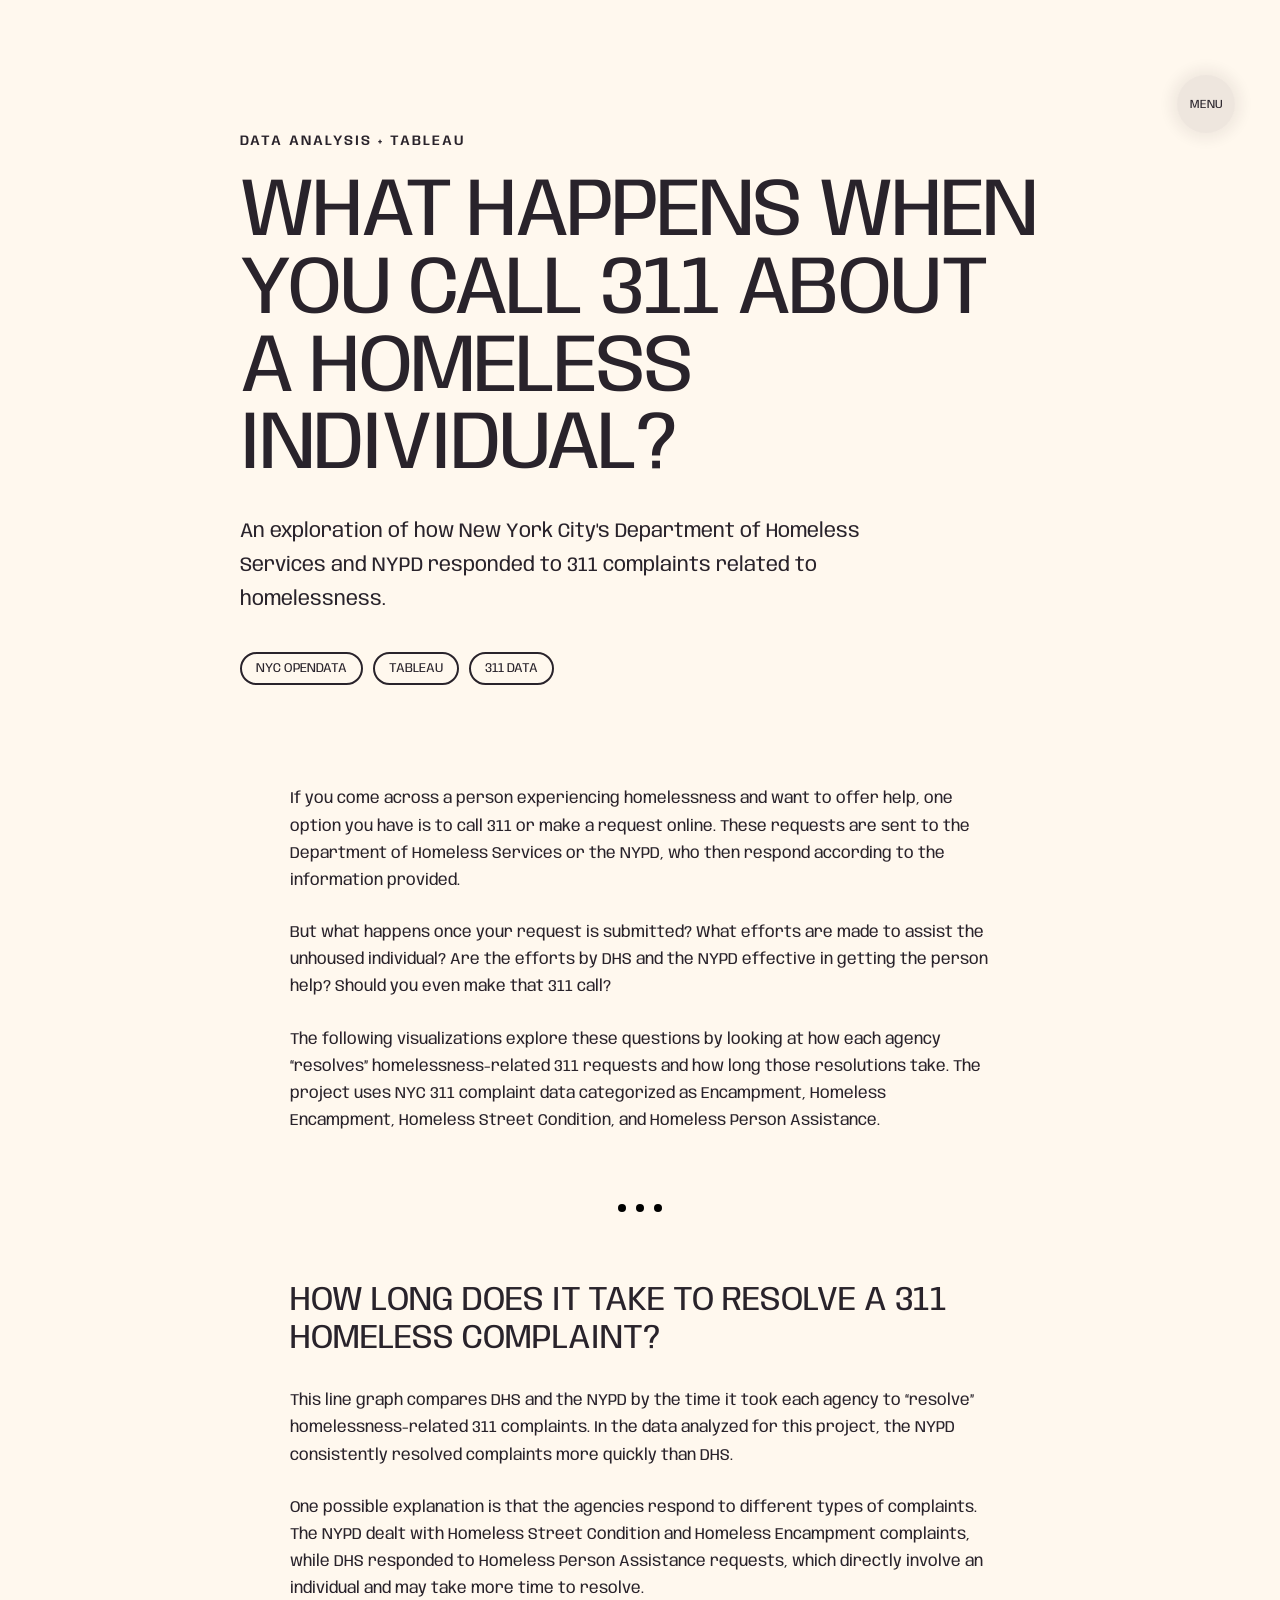
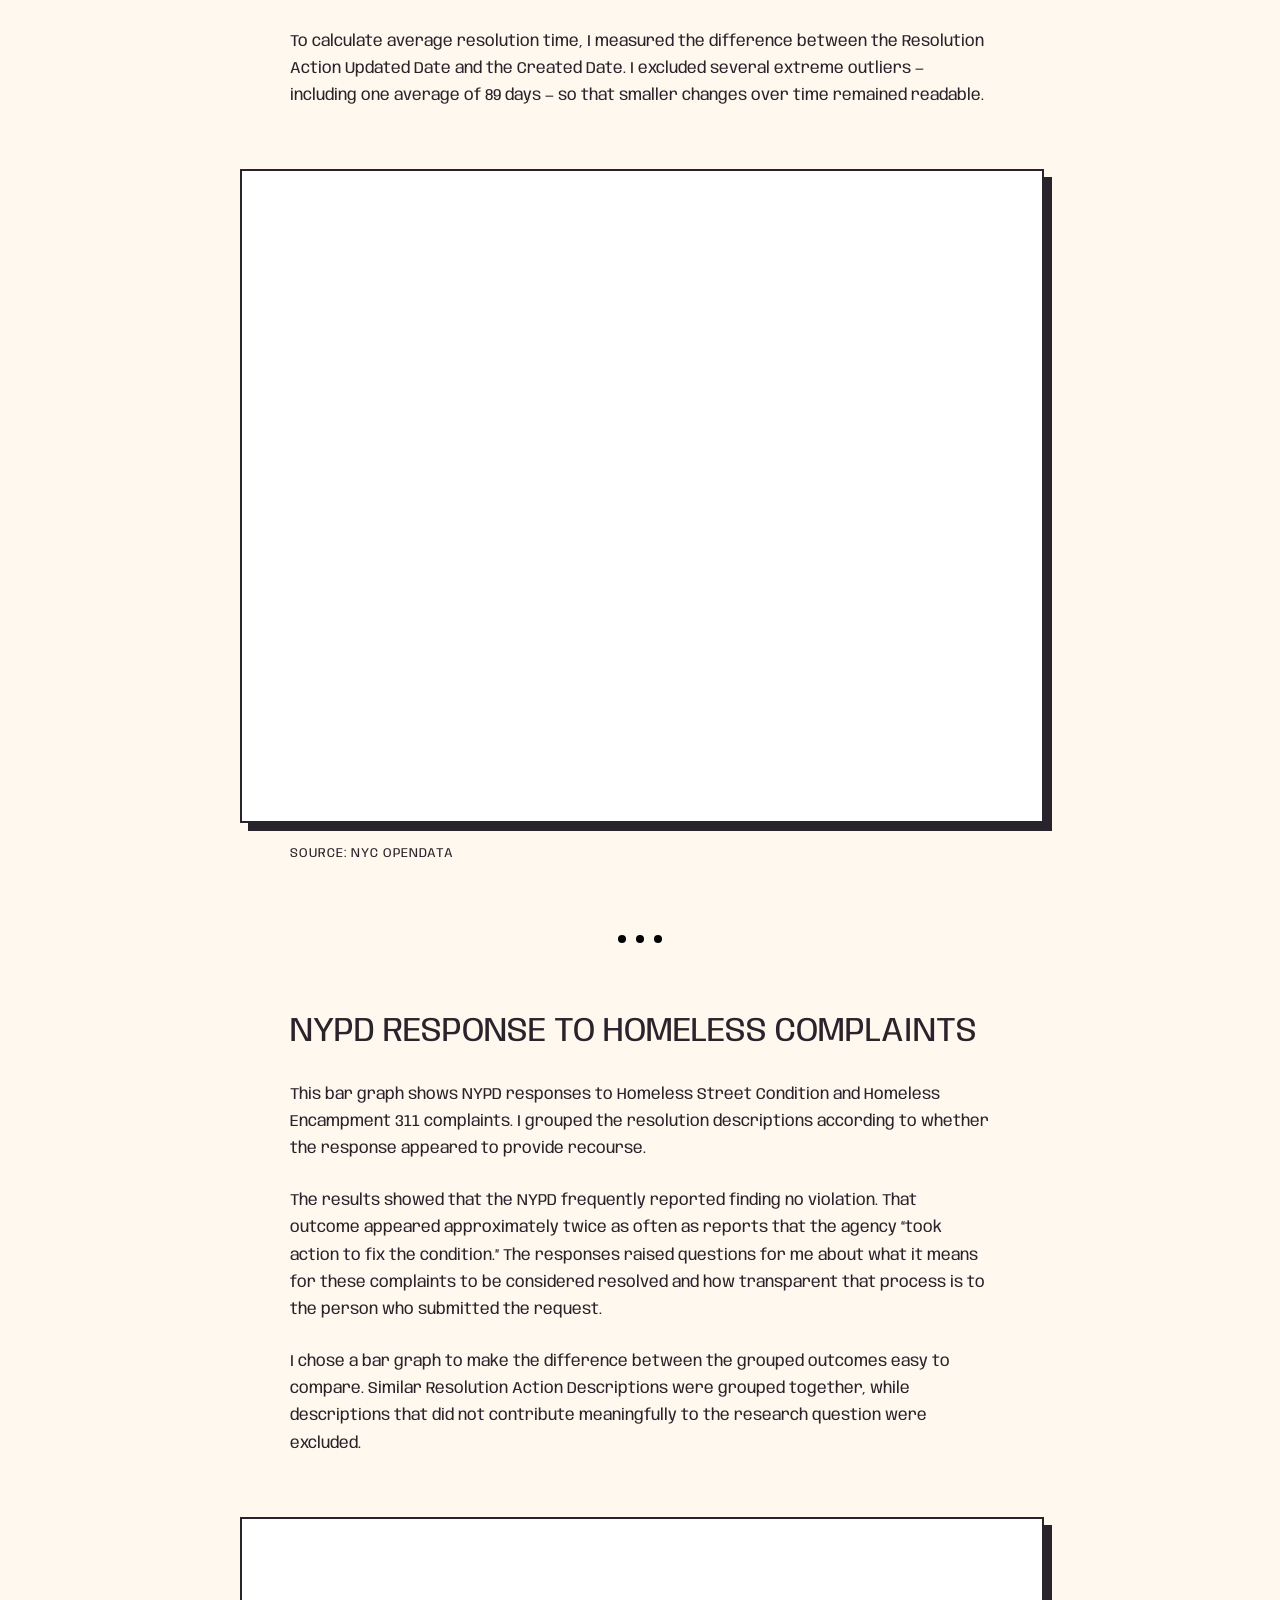
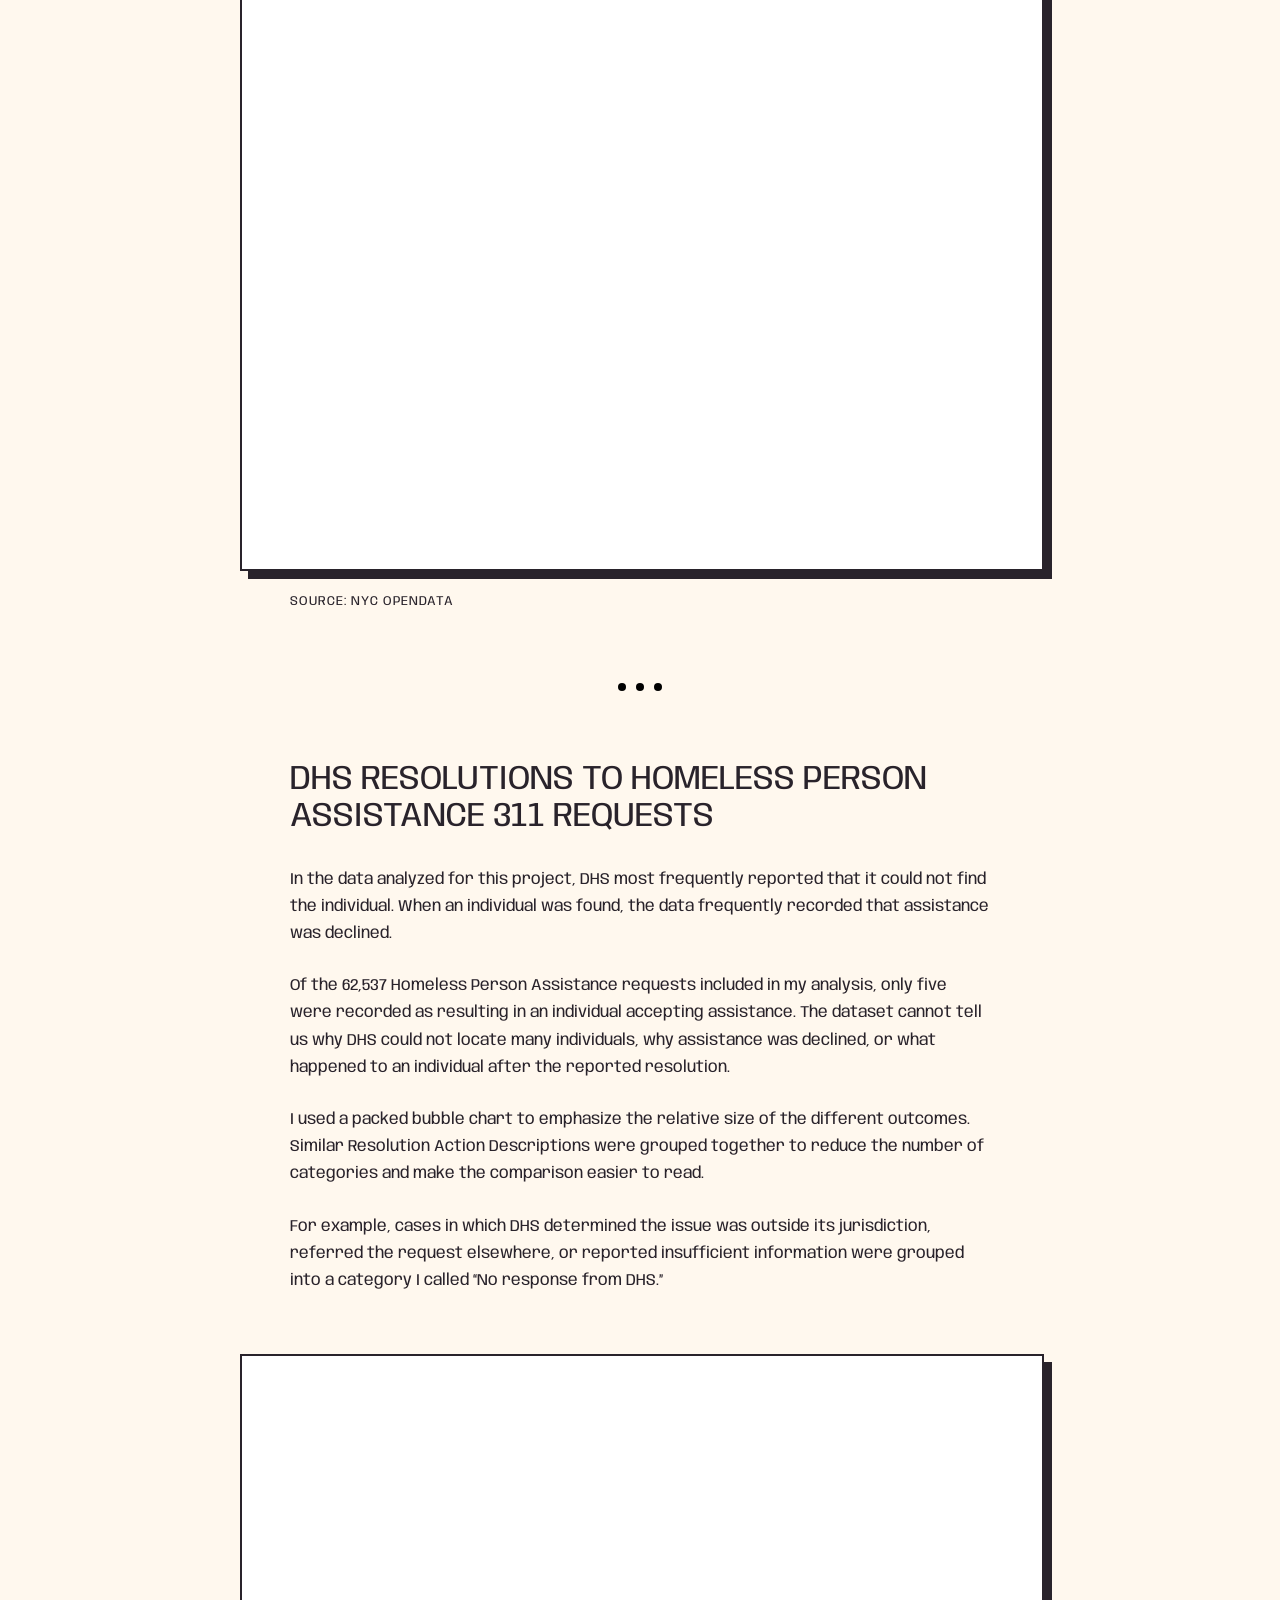
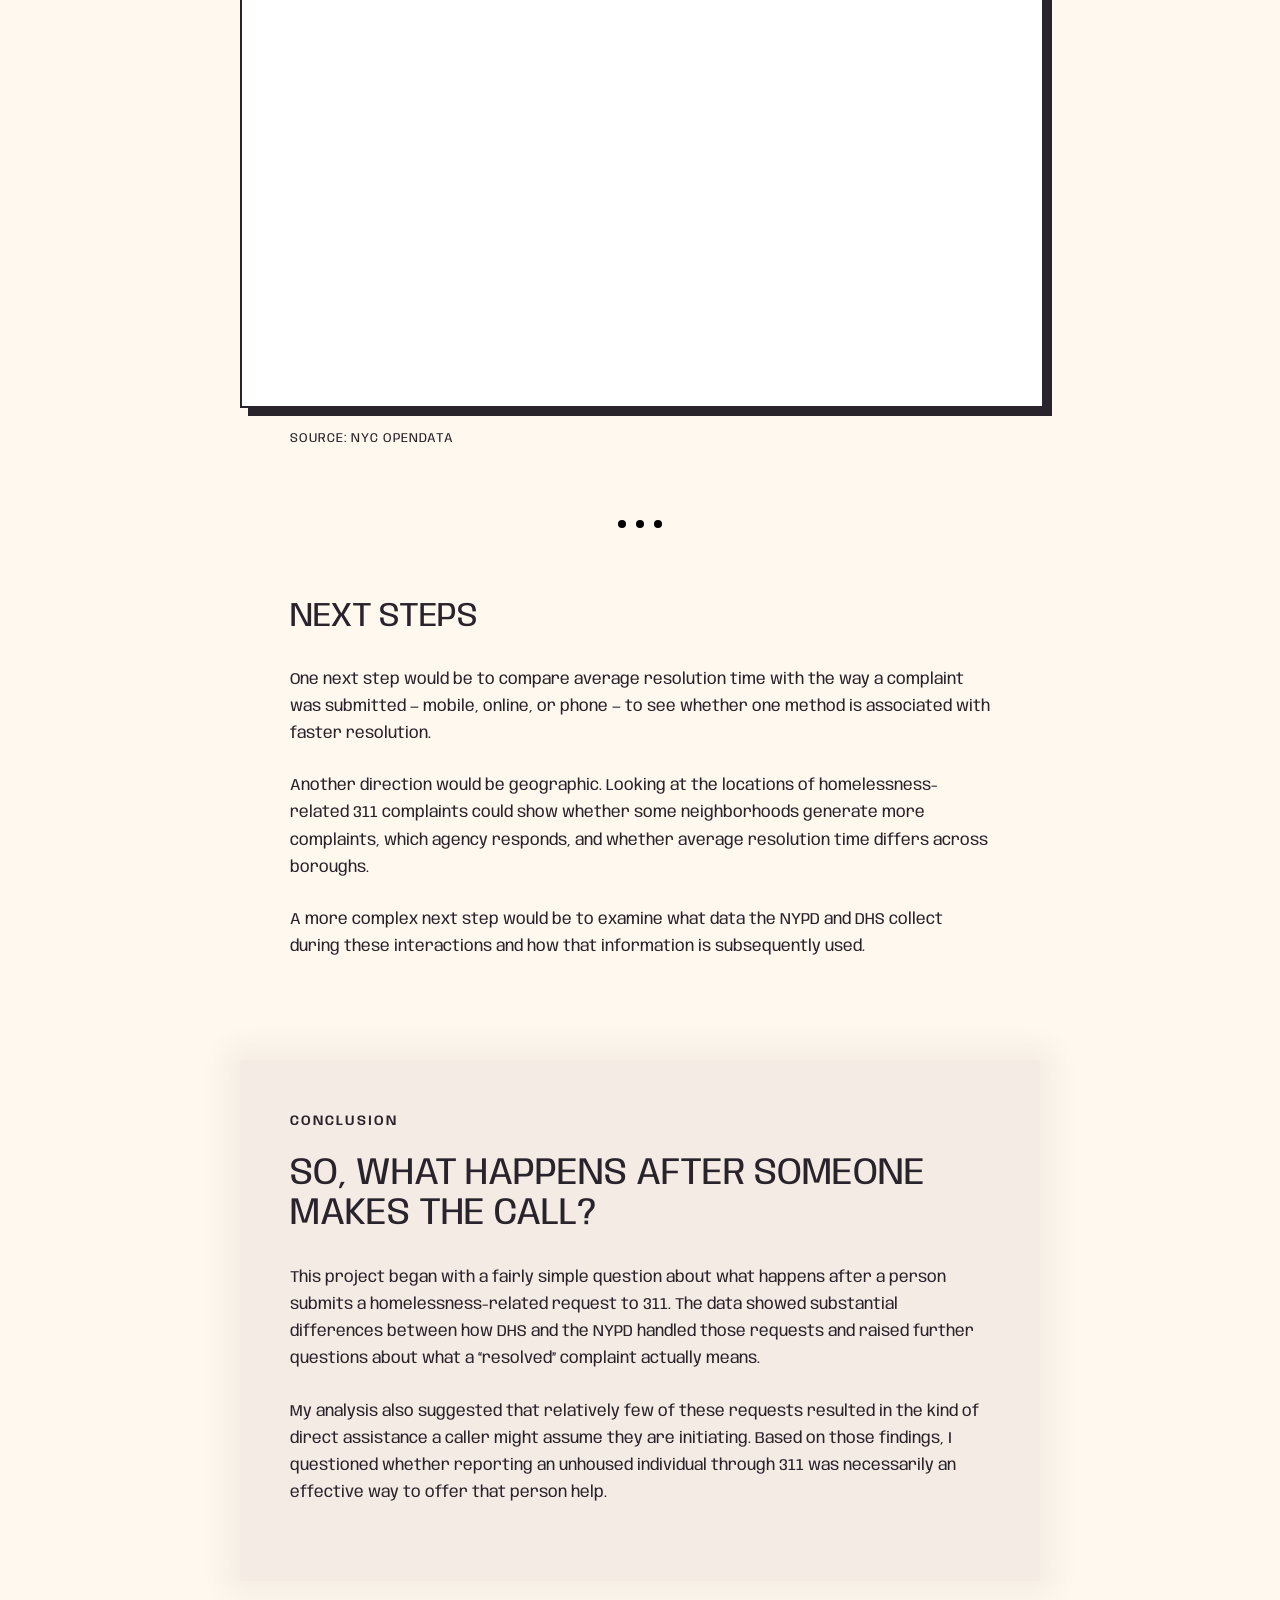
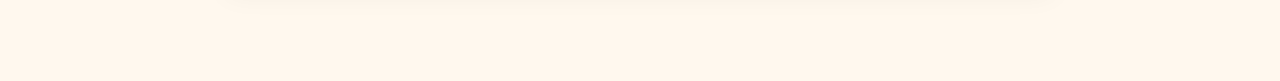
==== 311.html @ 59234c03 "Initial portfolio site" ====
<!DOCTYPE html>
<html lang="en">
<head>
    <meta charset="UTF-8">
    <meta name="viewport" content="width=device-width, initial-scale=1.0">

    <title>NYC 311 + Homelessness — Alex McGlinchy</title>

    <link rel="stylesheet" href="style.css">
</head>

<body class="project-body" id="project">

    <nav class="menu-nav">

    <button class="menu-button" type="button">
        Menu
    </button>

    <div class="menu-links">
        <a href="index.html" class="menu-circle menu-home">Home</a>
        <a href="work.html" class="menu-circle menu-work">Work</a>
        <a href="about.html" class="menu-circle menu-about">About</a>
        <a href="resume.html" class="menu-circle menu-resume">Resume</a>
    </div>

</nav>

    <main class="project-page">

        <header class="project-header">

            <p class="project-kicker">
                Data Analysis + Tableau
            </p>

            <h1>
                What Happens When You Call 311 About a Homeless Individual?
            </h1>

            <p class="project-deck">
                An exploration of how New York City's Department of Homeless
                Services and NYPD responded to 311 complaints related to
                homelessness.
            </p>

            <div class="project-meta">
                <span>NYC OpenData</span>
                <span>Tableau</span>
                <span>311 Data</span>
            </div>

        </header>


        <section class="project-text">

            <p>
                If you come across a person experiencing homelessness and want
                to offer help, one option you have is to call 311 or make a
                request online. These requests are sent to the Department of
                Homeless Services or the NYPD, who then respond according to
                the information provided.
            </p>

            <p>
                But what happens once your request is submitted? What efforts
                are made to assist the unhoused individual? Are the efforts by
                DHS and the NYPD effective in getting the person help? Should
                you even make that 311 call?
            </p>

            <p>
                The following visualizations explore these questions by looking
                at how each agency “resolves” homelessness-related 311 requests
                and how long those resolutions take. The project uses NYC 311
                complaint data categorized as Encampment, Homeless Encampment,
                Homeless Street Condition, and Homeless Person Assistance.
            </p>

        </section>


        <div class="circle-divider">
            <span></span>
            <span></span>
            <span></span>
        </div>


        <section class="project-section">

            <h2>
                How Long Does It Take to Resolve a 311 Homeless Complaint?
            </h2>

            <p>
                This line graph compares DHS and the NYPD by the time it took
                each agency to “resolve” homelessness-related 311 complaints.
                In the data analyzed for this project, the NYPD consistently
                resolved complaints more quickly than DHS.
            </p>

            <p>
                One possible explanation is that the agencies respond to
                different types of complaints. The NYPD dealt with Homeless
                Street Condition and Homeless Encampment complaints, while DHS
                responded to Homeless Person Assistance requests, which directly
                involve an individual and may take more time to resolve.
            </p>

            <p>
                To calculate average resolution time, I measured the difference
                between the Resolution Action Updated Date and the Created Date.
                I excluded several extreme outliers — including one average of
                89 days — so that smaller changes over time remained readable.
            </p>

            <div class="tableau-wrapper">
                <iframe
                    src="https://public.tableau.com/views/311Project_Homeless/Sheet15?:showVizHome=no"
                    title="Average resolution time for NYC homelessness-related 311 complaints"
                    loading="lazy">
                </iframe>
            </div>

            <p class="project-source">
                Source: NYC OpenData
            </p>

        </section>


        <div class="circle-divider">
            <span></span>
            <span></span>
            <span></span>
        </div>


        <section class="project-section">

            <h2>NYPD Response to Homeless Complaints</h2>

            <p>
                This bar graph shows NYPD responses to Homeless Street Condition
                and Homeless Encampment 311 complaints. I grouped the resolution
                descriptions according to whether the response appeared to
                provide recourse.
            </p>

            <p>
                The results showed that the NYPD frequently reported finding no
                violation. That outcome appeared approximately twice as often as
                reports that the agency “took action to fix the condition.”
                The responses raised questions for me about what it means for
                these complaints to be considered resolved and how transparent
                that process is to the person who submitted the request.
            </p>

            <p>
                I chose a bar graph to make the difference between the grouped
                outcomes easy to compare. Similar Resolution Action Descriptions
                were grouped together, while descriptions that did not contribute
                meaningfully to the research question were excluded.
            </p>

            <div class="tableau-wrapper">
                <iframe
                    src="https://public.tableau.com/views/311Project_Homeless_NYPD/Sheet16?:showVizHome=no"
                    title="NYPD responses to homelessness-related 311 complaints"
                    loading="lazy">
                </iframe>
            </div>

            <p class="project-source">
                Source: NYC OpenData
            </p>

        </section>


        <div class="circle-divider">
            <span></span>
            <span></span>
            <span></span>
        </div>


        <section class="project-section">

            <h2>
                DHS Resolutions to Homeless Person Assistance 311 Requests
            </h2>

            <p>
                In the data analyzed for this project, DHS most frequently
                reported that it could not find the individual. When an
                individual was found, the data frequently recorded that
                assistance was declined.
            </p>

            <p>
                Of the 62,537 Homeless Person Assistance requests included in
                my analysis, only five were recorded as resulting in an
                individual accepting assistance. The dataset cannot tell us why
                DHS could not locate many individuals, why assistance was
                declined, or what happened to an individual after the reported
                resolution.
            </p>

            <p>
                I used a packed bubble chart to emphasize the relative size of
                the different outcomes. Similar Resolution Action Descriptions
                were grouped together to reduce the number of categories and
                make the comparison easier to read.
            </p>

            <p>
                For example, cases in which DHS determined the issue was outside
                its jurisdiction, referred the request elsewhere, or reported
                insufficient information were grouped into a category I called
                “No response from DHS.”
            </p>

            <div class="tableau-wrapper">
                <iframe
                    src="https://public.tableau.com/views/311Project_Homeless_DHS2/Sheet8?:showVizHome=no"
                    title="DHS resolutions to Homeless Person Assistance 311 requests"
                    loading="lazy">
                </iframe>
            </div>

            <p class="project-source">
                Source: NYC OpenData
            </p>

        </section>


        <div class="circle-divider">
            <span></span>
            <span></span>
            <span></span>
        </div>


        <section class="project-section">

            <h2>Next Steps</h2>

            <p>
                One next step would be to compare average resolution time with
                the way a complaint was submitted — mobile, online, or phone —
                to see whether one method is associated with faster resolution.
            </p>

            <p>
                Another direction would be geographic. Looking at the locations
                of homelessness-related 311 complaints could show whether some
                neighborhoods generate more complaints, which agency responds,
                and whether average resolution time differs across boroughs.
            </p>

            <p>
                A more complex next step would be to examine what data the NYPD
                and DHS collect during these interactions and how that
                information is subsequently used.
            </p>

        </section>


        <section class="project-conclusion">

            <p class="project-kicker">Conclusion</p>

            <h2>So, what happens after someone makes the call?</h2>

            <p>
                This project began with a fairly simple question about what
                happens after a person submits a homelessness-related request
                to 311. The data showed substantial differences between how DHS
                and the NYPD handled those requests and raised further questions
                about what a “resolved” complaint actually means.
            </p>

            <p>
                My analysis also suggested that relatively few of these requests
                resulted in the kind of direct assistance a caller might assume
                they are initiating. Based on those findings, I questioned
                whether reporting an unhoused individual through 311 was
                necessarily an effective way to offer that person help.
            </p>

        </section>

    </main>
<script src="script.js"></script>
</body>
</html>
---- style.css ----
/* =========================================================
   GLOBAL
   ========================================================= */
   @import url('https://fonts.googleapis.com/css2?family=Anybody:wdth,wght@75..125,100..900&display=swap');
:root {
    --cream: #FFF8EE;
    --ink: #29232B;

    --ochre: #8C7207;
    --turquoise: #00A6A6;
    --pink: #FF6B8A;

    --purple: #6554C0;
    --yellow: #F4C542;
}

@view-transition {
    navigation: auto;
}

body {
    margin: 0;
    font-family: "Anybody", sans-serif;
    background-color: var(--cream);
    color: var(--ink);
}


/* =========================================================
   HOMEPAGE
   ========================================================= */

.home {
    min-height: 100vh;
    padding: 40px;
    box-sizing: border-box;

    display: flex;
    align-items: center;
    justify-content: center;
}

.home-layout {
    width: 750px;
    height: 650px;
    position: relative;
}
.home-center {
    position: absolute;
    top: 50%;
    left: 24%;
    transform: translate(-50%, -50%);

    width: 280px;

    text-align: right;
}

.home-center h1 {
    margin: 0;
    font-size: 52px;
    font-weight: 400;
    line-height: 0.95;
    letter-spacing: -2px;
    text-transform: uppercase;

}

.home-center p {
    margin: 14px 0 0;
    font-size: 16px;
    line-height: 1.4;
}

.intro h1 {
    margin: 0;
    font-size: 64px;
    font-weight: 400;
    letter-spacing: -2px;
}

.intro p {
    margin-top: 8px;
    font-size: 20px;
}


/* --- Main navigation circles --- */

.main-nav {
    position: absolute;
    inset: 0;
}


/* BASE CIRCLE */

.nav-circle {
    width: 180px;
    height: 180px;
    border-radius: 50%;

    display: flex;
    justify-content: center;
    align-items: center;

    position: absolute;

    background-color: rgba(41, 35, 43, 0.06);
    color: var(--ink);

    text-decoration: none;
    font-size: 28px;

    border: none;

    box-shadow:
        0 0 24px 12px rgba(41, 35, 43, 0.06);

    box-sizing: border-box;

    transition:
        background-color 0.25s ease,
        box-shadow 0.25s ease,
        transform 0.15s ease;

    z-index: 1;
}


/* POSITIONING */

.work-circle {
    right: 0;
    top: 235px;
}

.about-circle {
    right: 125px;
    top: 80px;
}

.resume-circle {
    right: 125px;
    bottom: 80px;
}


/* HOVER */

.nav-circle:hover {
    background-color: rgba(255, 107, 138, 0.12);

    box-shadow:
        0 0 28px 14px rgba(255, 107, 138, 0.12);

    z-index: 5;
}


/* CLICK */

.nav-circle:active {
    transform: scale(0.96);
}


/* --- MENU --- */

.menu-nav {
    position: fixed;
    top: 20px;
    right: 20px;

    width: 175px;
    height: 175px;

    z-index: 100;
    pointer-events: none;
}


/* MAIN MENU CIRCLE */

.menu-button {
    width: 58px;
    height: 58px;
    border-radius: 50%;

    position: absolute;
    top: 55px;
    right: 25px;

    display: flex;
    align-items: center;
    justify-content: center;

    background-color: rgba(41, 35, 43, 0.08);
    color: var(--ink);

    border: none;

    box-shadow:
        0 0 14px 6px rgba(41, 35, 43, 0.07);

    font-family: "Anybody", sans-serif;
    font-size: 12px;
    text-transform: uppercase;

    cursor: pointer;
    box-sizing: border-box;

    pointer-events: auto;

    z-index: 10;

    transition:
        background-color 0.25s ease,
        box-shadow 0.25s ease,
        transform 0.2s ease;
}


.menu-button:active {
    transform: scale(0.94);
}


/* MENU OPTIONS */

.menu-links {
    position: absolute;
    inset: 0;
}


.menu-circle {
    width: 46px;
    height: 46px;
    border-radius: 50%;

    position: absolute;

    /* START DIRECTLY UNDER THE MENU BUTTON */
    top: 61px;
    right: 31px;
    left: auto;

    display: flex;
    align-items: center;
    justify-content: center;

    background-color: rgba(41, 35, 43, 0.07);
    color: var(--ink);

    border: none;

    box-shadow:
        0 0 12px 5px rgba(41, 35, 43, 0.06);

    text-decoration: none;
    text-transform: uppercase;
    font-size: 9px;
    font-weight: 500;

    box-sizing: border-box;

    opacity: 0;
    pointer-events: none;

    transition:
        top 0.45s cubic-bezier(0.16, 1, 0.3, 1),
        right 0.45s cubic-bezier(0.16, 1, 0.3, 1),
        opacity 0.25s ease,
        background-color 0.25s ease,
        box-shadow 0.25s ease;
}


/* OPEN: MINI BACKWARDS-C */

.menu-nav.open .menu-circle {
    opacity: 1;
    pointer-events: auto;
}


/* OPEN: COMPACT C */

.menu-nav.open .menu-home {
    top: 5px;
    right: 90px;
    left: auto;
}

.menu-nav.open .menu-work {
    top: 58px;
    right: 115px;
    left: auto;
}

.menu-nav.open .menu-about {
    top: 112px;
    right: 90px;
    left: auto;
}

.menu-nav.open .menu-resume {
    top: 125px;
    right: 28px;
    left: auto;
}


/* HOVER */

.menu-button:hover {
    background-color: rgba(255, 107, 138, 0.12);

    box-shadow:
        0 0 18px 8px rgba(255, 107, 138, 0.12);
}

.menu-circle:hover {
    background-color: rgba(255, 107, 138, 0.12);

    box-shadow:
        0 0 16px 7px rgba(255, 107, 138, 0.12);
}


/* CURRENT PAGE */

/* CURRENT PAGE */

body#work .menu-work,
body#about .menu-about,
body#resume .menu-resume,
body#project .menu-work {
    background-color: var(--ink);
    color: var(--cream);

    box-shadow:
        0 0 14px 6px rgba(41, 35, 43, 0.12);
}
body#project .menu-work:hover {
    background-color: rgba(255, 107, 138, 0.12);
    color: var(--ink);

    box-shadow:
        0 0 16px 7px rgba(255, 107, 138, 0.12);
}


/* Disable only the actual current page */

body#work .menu-work,
body#about .menu-about,
body#resume .menu-resume {
    pointer-events: none;
}

/* =========================================================
   WORK PAGE
   ========================================================= */

.work-page {
    min-height: 100vh;
    position: relative;
}


/* --- Center Work circle --- */

.work-center {
    width: 180px;
    height: 180px;
    border-radius: 50%;

    display: flex;
    align-items: center;
    justify-content: center;

    position: absolute;
    top: 50%;
    left: 50%;
    transform: translate(-50%, -50%);

    font-size: 28px;

    background-color: var(--ink);
    color: var(--cream);
}

/* ---  page transitions --- */

.work-circle {
    view-transition-name: work-circle;
}

.work-center {
    view-transition-name: work-circle;
}

::view-transition-group(work-circle) {
    animation-duration: 0.7s;
    animation-timing-function: cubic-bezier(0.16, 1, 0.3, 1);
}
.about-circle {
    view-transition-name: about-circle;
}

.about-circle-destination {
    view-transition-name: about-circle;
}

::view-transition-group(about-circle) {
    animation-duration: 0.7s;
    animation-timing-function: cubic-bezier(0.16, 1, 0.3, 1);
}

/* --- Resume page transition --- */

.resume-circle {
    view-transition-name: resume-circle;
}

.resume-dot {
    view-transition-name: resume-circle;
}

::view-transition-group(resume-circle) {
    animation-duration: 0.7s;
    animation-timing-function: cubic-bezier(0.16, 1, 0.3, 1);
}


/* --- Project circles --- */

.d3-project {
    width: 140px;
    height: 140px;
    border-radius: 50%;

    display: flex;
    align-items: center;
    justify-content: center;

    position: absolute;
    top: 50%;
    left: 50%;

    padding: 15px;
    box-sizing: border-box;

    text-align: center;
    font-size: 16px;
    text-decoration: none;

    color: var(--ink);
    opacity: 0;

    background-color: rgba(41, 35, 43, 0.06);
    border: none;

    box-shadow:
        0 0 20px 10px rgba(41, 35, 43, 0.06);

    transform: translate(-50%, -50%);

    transition:
        transform 1.4s cubic-bezier(0.16, 1, 0.3, 1),
        opacity 0.9s ease,
        background-color 0.25s ease,
        box-shadow 0.25s ease;
}


/* --- Project descriptions --- */

.project-description {
    display: none;
    position: absolute;

    width: 240px;
    padding: 16px 18px;

    top: 50%;
    transform: translateY(-50%);

    background-color: var(--cream);
    color: var(--ink);

    border: 2px solid var(--ink);
    box-shadow: 5px 5px 0 var(--ink);

    font-size: 14px;
    line-height: 1.4;
    text-align: left;

    box-sizing: border-box;
    z-index: 20;
}
.d3-project:hover {
    background-color: rgba(255, 107, 138, 0.12);

    box-shadow:
        0 0 24px 12px rgba(255, 107, 138, 0.12);

    z-index: 10;
}

.d3-project:active {
    opacity: 0.75;
}

.d3-project.right .project-description {
    left: 165px;
}

.d3-project.left .project-description {
    right: 165px;
}

.d3-project:hover .project-description {
    display: block;
}
.d3-project.vertical .project-description {
    left: 165px;
}


/* =========================================================
   INDIVIDUAL PROJECT PAGES
   ========================================================= */

.project-page {
    max-width: 1000px;
    margin: 0 auto;
    padding: 60px 40px;
    box-sizing: border-box;
}

.project-page h1 {
    font-size: 48px;
    font-weight: 400;
    margin-bottom: 50px;
}

.project-page h2 {
    max-width: 700px;
    margin: 100px auto 30px;
    font-size: 28px;
    font-weight: 400;
}

.project-page p {
    max-width: 700px;
    margin: 0 auto 25px;
    line-height: 1.7;
}

.project-page img {
    display: block;
    width: 700px;
    max-width: 100%;
    height: auto;
    margin: 40px auto;
}

.project-page iframe {
    display: block;
    width: 700px;
    max-width: 100%;
    margin: 90px auto 40px;
}


/* --- Project page dividers --- */

.circle-divider {
    display: flex;
    justify-content: center;
    align-items: center;
    gap: 10px;
    margin: 70px auto;
}

.circle-divider span {
    width: 8px;
    height: 8px;
    border-radius: 50%;
    background-color: black;
}


/* =========================================================
   RESUME PAGE — GENERAL
   ========================================================= */

.resume-page {
    max-width: 900px;
    margin: 0 auto;
    padding: 60px 40px;
    box-sizing: border-box;
}


/* =========================================================
   RESUME PAGE — HEADER
   ========================================================= */

.resume-header {
    position: relative;
    padding: 30px 0 60px;
    margin-bottom: 20px;
}

.resume-dot {
    width: 70px;
    height: 70px;
    border-radius: 50%;

    background-color: rgba(255, 107, 138, 0.12);

    box-shadow:
        0 0 18px 8px rgba(255, 107, 138, 0.10);

    margin-bottom: 25px;
}
.section-toggle:hover .section-dot {
    background-color: rgba(255, 107, 138, 0.65);

    box-shadow:
        0 0 10px 4px rgba(255, 107, 138, 0.12);
}

.resume-label {
    margin: 0 0 15px;
    font-size: 16px;
    text-transform: uppercase;
    letter-spacing: 2px;
}

.resume-header h1 {
    margin: 0;
    font-size: 52px;
    font-weight: 400;
    line-height: 1.1;
}

.resume-intro {
    max-width: 600px;
    margin: 25px 0;
    font-size: 18px;
    line-height: 1.6;
}

.resume-pdf {
    display: inline-block;
    padding: 10px 16px;
    border: 1px solid black;
    color: black;
    text-decoration: none;
}


/* =========================================================
   RESUME PAGE — EXPANDABLE SECTIONS
   ========================================================= */

.resume-section {
    position: relative;
    margin-top: 60px;
}


/* Main vertical line connecting resume sections */

.resume-section::before {
    content: "";

    position: absolute;
    left: 9px;
    top: 18px;
    bottom: -60px;

    width: 1px;
    background-color: black;

    z-index: 0;
}

.resume-section:last-child::before {
    display: none;
}


/* --- Section heading / toggle --- */

.section-toggle {
    width: 100%;

    display: flex;
    align-items: center;
    gap: 15px;

    padding: 0;
    border: none;
    background: none;

    font-family: inherit;
    text-align: left;

    cursor: pointer;

    position: relative;
    z-index: 1;
}

.section-dot {
    width: 18px;
    height: 18px;
    flex-shrink: 0;
    border-radius: 50%;
    background-color: black;

    transition:
        background-color 0.2s ease,
        box-shadow 0.2s ease;
}

.section-title {
    font-size: 24px;
    text-transform: uppercase;
    letter-spacing: 1px;
}

.section-symbol {
    margin-left: auto;
    font-size: 24px;
    font-weight: 300;
}


/* --- Hidden / expanded section content --- */

.section-content {
    display: none;

    margin: 25px 0 0 33px;
    padding-left: 25px;
}

.section-content.open {
    display: block;
}


/* =========================================================
   RESUME PAGE — GENERAL CONTENT
   ========================================================= */

.resume-page h3 {
    margin-bottom: 5px;
    font-size: 19px;
}

.resume-entry {
    margin-bottom: 35px;
}

.resume-entry p {
    margin: 5px 0;
}

.resume-entry ul {
    margin-top: 15px;
    padding-left: 25px;
}

.resume-entry li {
    margin-bottom: 8px;
    line-height: 1.5;
}

.resume-location {
    font-size: 14px;
    color: #666;
}

.resume-date {
    font-size: 15px;
    margin-top: 2px !important;
}


/* =========================================================
   RESUME PAGE — SKILLS
   ========================================================= */

.skills-list {
    margin-top: 35px;
    margin-left: 10px;
}

.skills-list p {
    margin: 10px 0;
    line-height: 1.5;
}

.skills-list strong {
    font-weight: 600;
}


/* Individual skill items */

.section-content .skill {
    display: flex;
    gap: 20px;

    position: relative;
    padding-bottom: 30px;
}

.section-content .skill:last-child {
    margin-bottom: 0;
}

.skill-dot {
    width: 14px;
    height: 14px;
    flex-shrink: 0;

    border-radius: 50%;
    background-color: black;

    margin-top: 4px;
}

.skill strong {
    font-size: 17px;
}

.skill p {
    margin: 6px 0 0;
    line-height: 1.5;
}


/* Lines connecting individual skills */

.section-content .skill:not(:last-child)::after {
    content: "";

    position: absolute;
    left: 6px;
    top: 18px;

    width: 1px;
    height: calc(100% - 4px);

    background-color: black;
}


/* =========================================================
   RESUME PAGE — DATA EXPERIENCE
   ========================================================= */

.resume-entry-heading {
    display: flex;
    justify-content: space-between;
    align-items: baseline;
    gap: 20px;
}

.resume-entry-heading h3 {
    margin: 0;
}

.resume-year {
    font-size: 15px;
    white-space: nowrap;
}

/* =========================================================
   RESUME PAGE — WORK EXPERIENCE
   ========================================================= */

.work-timeline {
    margin-top: 35px;
    margin-left: 10px;
}


/* Individual work entries */

.work-entry {
    display: grid;
    grid-template-columns: 55px 14px 1fr;
    column-gap: 18px;

    position: relative;
    padding-bottom: 30px;
}


/* Work year */

.work-year {
    font-size: 15px;
    text-align: right;
    padding-top: 2px;
}


/* Work dot */

.work-dot {
    width: 14px;
    height: 14px;
    border-radius: 50%;

    margin-top: 4px;

    position: relative;
    z-index: 1;

    background-color: black;
}


/* Lines connecting work dots */

.work-entry:not(:last-child)::after {
    content: "";

    position: absolute;
    left: 80px;
    top: 18px;

    width: 1px;
    height: calc(100% - 8px);

    background-color: black;
}


/* Work details */

.work-details h3 {
    margin: 0 0 5px;
}

.work-details .resume-date {
    margin-bottom: 15px !important;
}

/* =========================================================
   RESUME PAGE — EDUCATION & DATA EXPERIENCE TIMELINES
   ========================================================= */

.resume-timeline {
    margin-top: 35px;
    margin-left: 10px;
}

.timeline-entry {
    display: grid;
    grid-template-columns: 14px 1fr;
    column-gap: 20px;

    position: relative;
    padding-bottom: 30px;
}

.timeline-entry:last-child {
    padding-bottom: 0;
}


/* Timeline dot */

.timeline-dot {
    width: 14px;
    height: 14px;
    border-radius: 50%;

    margin-top: 4px;

    position: relative;
    z-index: 1;

    background-color: black;
}


/* Lines connecting timeline dots */

.timeline-entry:not(:last-child)::after {
    content: "";

    position: absolute;
    left: 6px;
    top: 18px;

    width: 1px;
    height: calc(100% - 8px);

    background-color: black;
}


/* Timeline details */

.timeline-details h3 {
    margin: 0 0 5px;
}

.timeline-details p {
    margin: 5px 0;
}

.timeline-details ul {
    margin-top: 15px;
}
/* =========================================================
   ABOUT PAGE
   ========================================================= */

.about-page {
    max-width: 1000px;
    min-height: 100vh;
    margin: 0 auto;
    padding: 100px 40px 60px;
    box-sizing: border-box;

    display: flex;
    gap: 80px;
    align-items: center;
}

.about-photo {
    flex-shrink: 0;
}

.about-photo img {
    display: block;
    width: 250px;
    height: 250px;
    object-fit: cover;
    border-radius: 50%;
}

.about-content {
    max-width: 600px;
}
.about-heading {
    position: relative;
    display: inline-flex;
    align-items: center;

    margin-bottom: 25px;
}

.about-heading h1 {
    position: relative;
    z-index: 2;

    margin: 0;

    font-size: 48px;
    font-weight: 400;
    text-transform: uppercase;
}

.about-circle-destination {
    width: 110px;
    height: 110px;

    position: absolute;
    left: -35px;
    top: 50%;

    transform: translateY(-50%);

    border-radius: 50%;

    background-color: rgba(255, 107, 138, 0.12);

    box-shadow:
        0 0 24px 12px rgba(255, 107, 138, 0.12);

    z-index: 1;
}

.about-content p {
    line-height: 1.7;
    margin-bottom: 25px;
}
/* --- About contact links --- */

.about-links {
    display: flex;
    gap: 25px;
    margin-top: 40px;
}

.about-links a {
    display: flex;
    align-items: center;
    gap: 8px;
    color: var(--ink);
    text-decoration: none;
}

.contact-icon {
    display: flex;
    align-items: center;
    justify-content: center;

    width: 28px;
    height: 28px;

    border-radius: 50%;
    font-size: 13px;
}
.contact-icon {
    display: flex;
    align-items: center;
    justify-content: center;

    width: 28px;
    height: 28px;

    border-radius: 50%;

    background-color: rgba(41, 35, 43, 0.08);

    font-size: 13px;

    transition:
        background-color 0.2s ease,
        box-shadow 0.2s ease;
}

.about-links a:hover .contact-icon {
    background-color: rgba(255, 107, 138, 0.15);

    box-shadow:
        0 0 10px 4px rgba(255, 107, 138, 0.10);
}

.about-links a:hover .contact-icon {
    background-color: black;
    color: white;
}

/* 311 PROJECT PAGE */

.project-header {
    max-width: 800px;
    margin: 70px auto 100px;
}

.project-kicker {
    margin: 0 0 20px !important;

    font-size: 14px;
    font-weight: 600;
    text-transform: uppercase;
    letter-spacing: 2px;
}

.project-header h1 {
    margin: 0 0 30px;

    font-size: clamp(48px, 7vw, 82px);
    line-height: 0.95;
    letter-spacing: -2px;
    text-transform: uppercase;
}

.project-deck {
    max-width: 650px !important;
    margin: 0 !important;

    font-size: 20px;
    line-height: 1.5;
}

.project-meta {
    display: flex;
    flex-wrap: wrap;
    gap: 10px;

    margin: 35px 0 50px;
}

.project-meta span {
    padding: 8px 14px;

    border: 2px solid var(--ink);
    border-radius: 100px;

    font-size: 13px;
    text-transform: uppercase;

    background-color: transparent;
}

.project-text,
.project-section {
    max-width: 800px;
    margin: 0 auto;
}

.project-section h2 {
    max-width: 700px;
    margin: 0 auto 30px;

    font-size: 34px;
    line-height: 1.1;
    text-transform: uppercase;
}

.tableau-wrapper {
    width: min(900px, 100%);
    height: 650px;

    margin: 60px auto 20px;

    border: 2px solid var(--ink);
    box-shadow: 8px 8px 0 var(--ink);

    background-color: white;
    overflow: hidden;
}

.tableau-wrapper iframe {
    display: block;

    width: 100%;
    height: 100%;
    margin: 0;

    border: 0;
}

.project-source {
    margin-top: 18px !important;

    font-size: 13px;
    text-transform: uppercase;
    letter-spacing: 1px;
}

.project-conclusion {
    max-width: 800px;

    margin: 100px auto 40px;
    padding: 50px;

    background-color: rgba(41, 35, 43, 0.05);

    border: none;
    border-radius: 2px;

    box-shadow:
        0 0 28px 14px rgba(41, 35, 43, 0.05);

    box-sizing: border-box;
}

.project-conclusion h2 {
    margin: 0 0 30px;

    font-size: 38px;
    line-height: 1.05;
    text-transform: uppercase;
}

.project-conclusion p {
    margin-left: 0;
    margin-right: 0;
}


/* =================================
   MOBILE
   ================================= */

@media (max-width: 700px) {

    /* -----------------
       HOMEPAGE
       ----------------- */

    .home {
        min-height: 100svh;
        padding: 30px 20px;
    }

    .home-layout {
        width: 100%;
        height: 620px;
        max-width: 400px;
    }

    .home-center {
        top: 47%;
        left: 26%;
        width: 175px;
    }

    .home-center h1 {
        font-size: 36px;
        line-height: 0.95;
        letter-spacing: -1px;
    }

    .home-center p {
        margin-top: 10px;
        font-size: 13px;
    }

    .nav-circle {
        width: 125px;
        height: 125px;

        font-size: 20px;

        box-shadow:
            0 0 18px 8px rgba(41, 35, 43, 0.06);
    }

    .work-circle {
        right: 0;
        top: 235px;
    }

    .about-circle {
        right: 75px;
        top: 105px;
    }

    .resume-circle {
        right: 75px;
        bottom: 105px;
    }


    /* -----------------
       WORK PAGE
       ----------------- */

    .work-page {
        min-height: 100svh;
        position: relative;
        overflow: hidden;
    }

    .work-center {
        width: 125px;
        height: 125px;

        font-size: 20px;
    }

    .d3-project {
        width: 95px;
        height: 95px;

        padding: 10px;

        font-size: 11px;

        box-shadow:
            0 0 16px 7px rgba(41, 35, 43, 0.06);
    }

    /* -----------------
   MOBILE MENU
   ----------------- */

    .menu-nav {
        top: 10px;
        right: 10px;

        width: 145px;
        height: 145px;
    }

    .menu-button {
        width: 52px;
        height: 52px;

        top: 15px;
        right: 15px;

        font-size: 10px;
    }

    .menu-circle {
        width: 42px;
        height: 42px;

        /* all begin underneath Menu */
        top: 20px;
        right: 20px;

        font-size: 8px;
    }

    /* radiate mostly downward / left */

    .menu-nav.open .menu-home {
        top: 8px;
        right: 80px;
        left: auto;
    }

    .menu-nav.open .menu-work {
        top: 58px;
        right: 88px;
        left: auto;
    }

    .menu-nav.open .menu-about {
        top: 95px;
        right: 52px;
        left: auto;
    }

    .menu-nav.open .menu-resume {
        top: 88px;
        right: 5px;
        left: auto;
    }

    /* -----------------
   ABOUT PAGE
   ----------------- */

    .about-page {
        min-height: 100svh;

        padding: 120px 25px 60px;

        flex-direction: column;
        align-items: flex-start;

        gap: 55px;
    }

    .about-photo img {
        width: 180px;
        height: 180px;
    }

    .about-content {
        max-width: 100%;
    }

    .about-heading {
        margin-bottom: 20px;
    }

    .about-heading h1 {
        font-size: 40px;
    }

    .about-circle-destination {
        width: 90px;
        height: 90px;

        left: -25px;
    }

    .about-content p {
        line-height: 1.6;
    }

    .about-links {
        flex-wrap: wrap;
        gap: 20px;

        margin-top: 35px;
    }

    /* -----------------
   RESUME PAGE
   ----------------- */

    .resume-page {
        width: 100%;

        padding: 120px 25px 60px;

        box-sizing: border-box;
    }

    .resume-header {
        padding: 10px 0 45px;
    }

    .resume-dot {
        width: 55px;
        height: 55px;

        margin-bottom: 20px;
    }

    .resume-label {
        font-size: 13px;
    }

    .resume-header h1 {
        font-size: 38px;
        line-height: 1;
    }

    .resume-intro {
        margin: 20px 0;

        font-size: 16px;
        line-height: 1.5;
    }

    .resume-section {
        margin-top: 45px;
    }

    .section-title {
        font-size: 20px;
    }

    .section-content {
        margin-left: 20px;
        padding-left: 15px;
    }


    /* EDUCATION / DATA TIMELINES */

    .resume-timeline {
        margin-left: 0;
    }

    .timeline-entry {
        column-gap: 14px;
    }


    /* WORK TIMELINE */

    .work-timeline {
        margin-left: 0;
    }

    .work-entry {
        grid-template-columns: 42px 14px 1fr;
        column-gap: 12px;
    }

    .work-year {
        font-size: 12px;
    }

    .work-entry:not(:last-child)::after {
        left: 61px;
    }


    /* -----------------
       PROJECT PAGES
       ----------------- */

    .project-page {
        padding: 100px 25px 50px;
    }

    .project-header {
        margin-top: 30px;
        margin-bottom: 70px;
    }

    .project-header h1 {
        font-size: 48px;
    }

    .project-section h2 {
        font-size: 28px;
    }

    .tableau-wrapper {
        height: 520px;
        box-shadow: 5px 5px 0 var(--ink);
    }

    .project-conclusion {
        padding: 30px;

        box-shadow:
            0 0 20px 10px rgba(41, 35, 43, 0.05);
    }

}
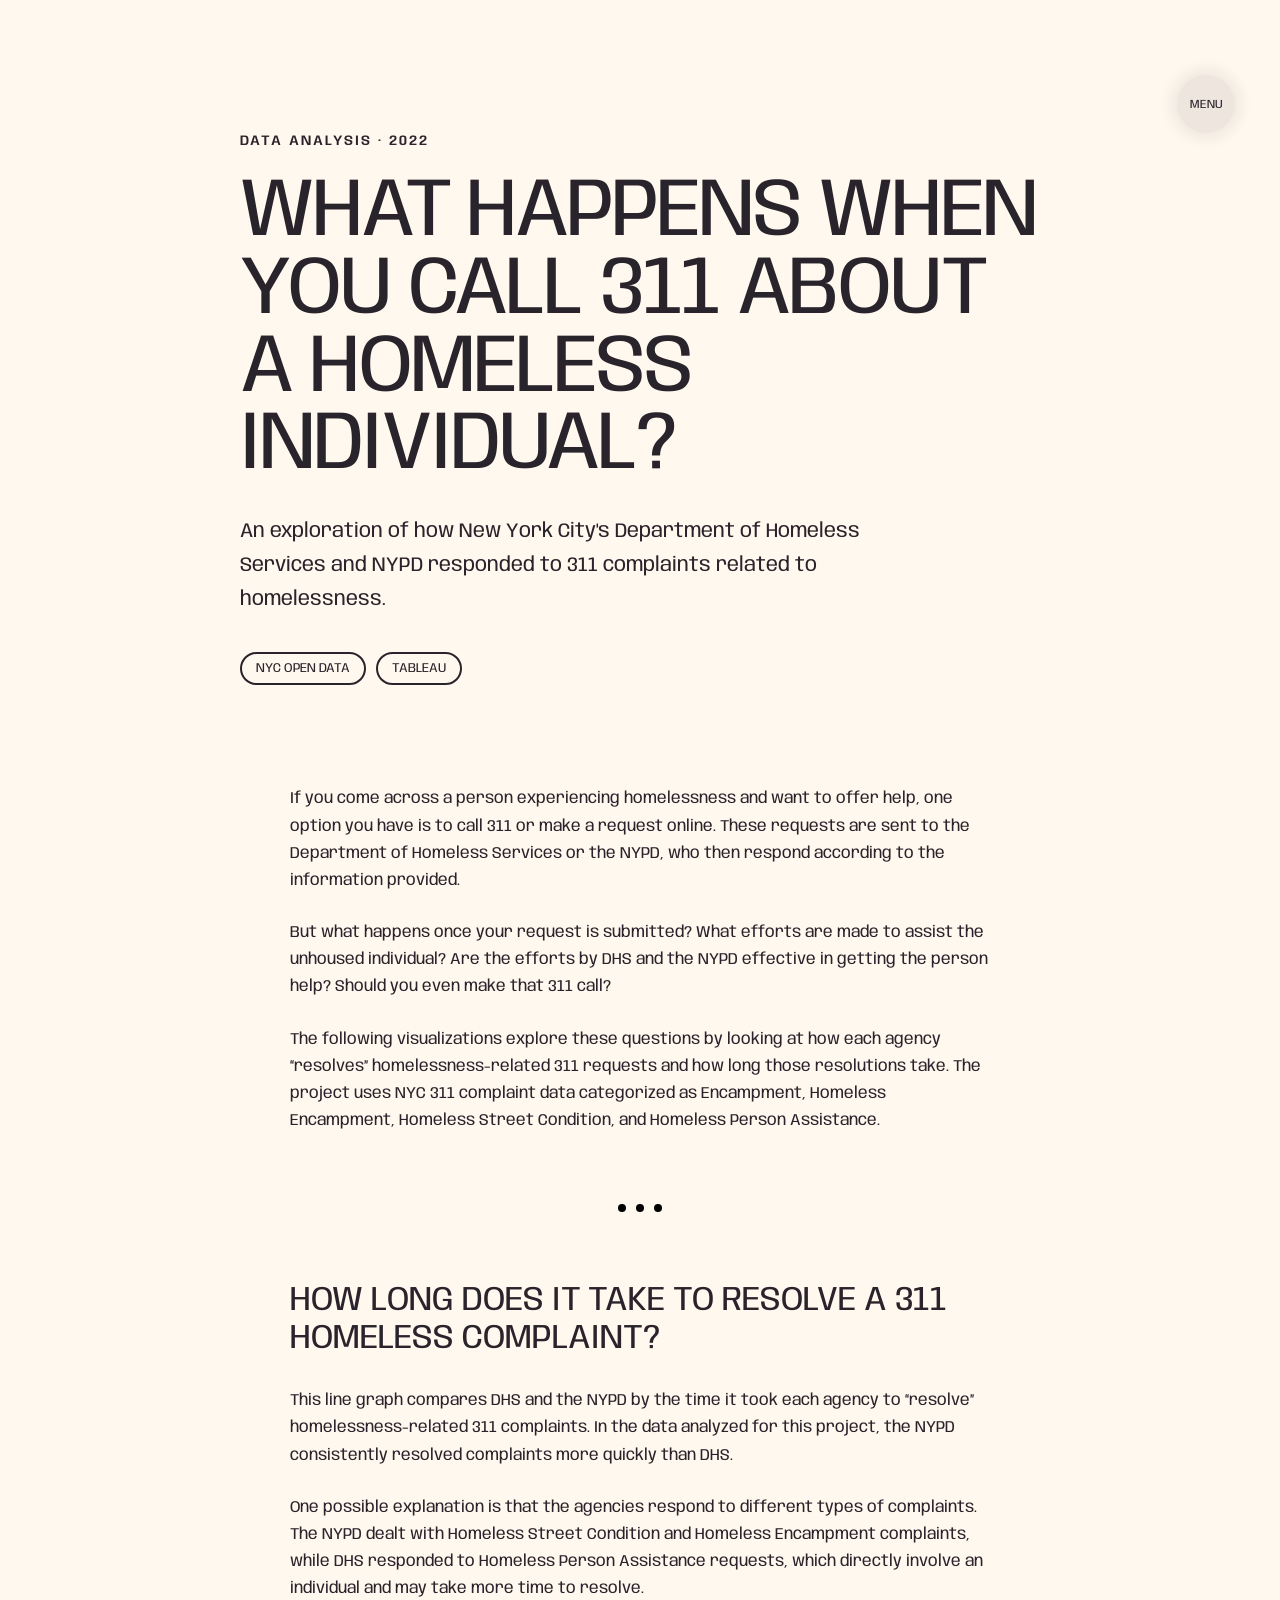
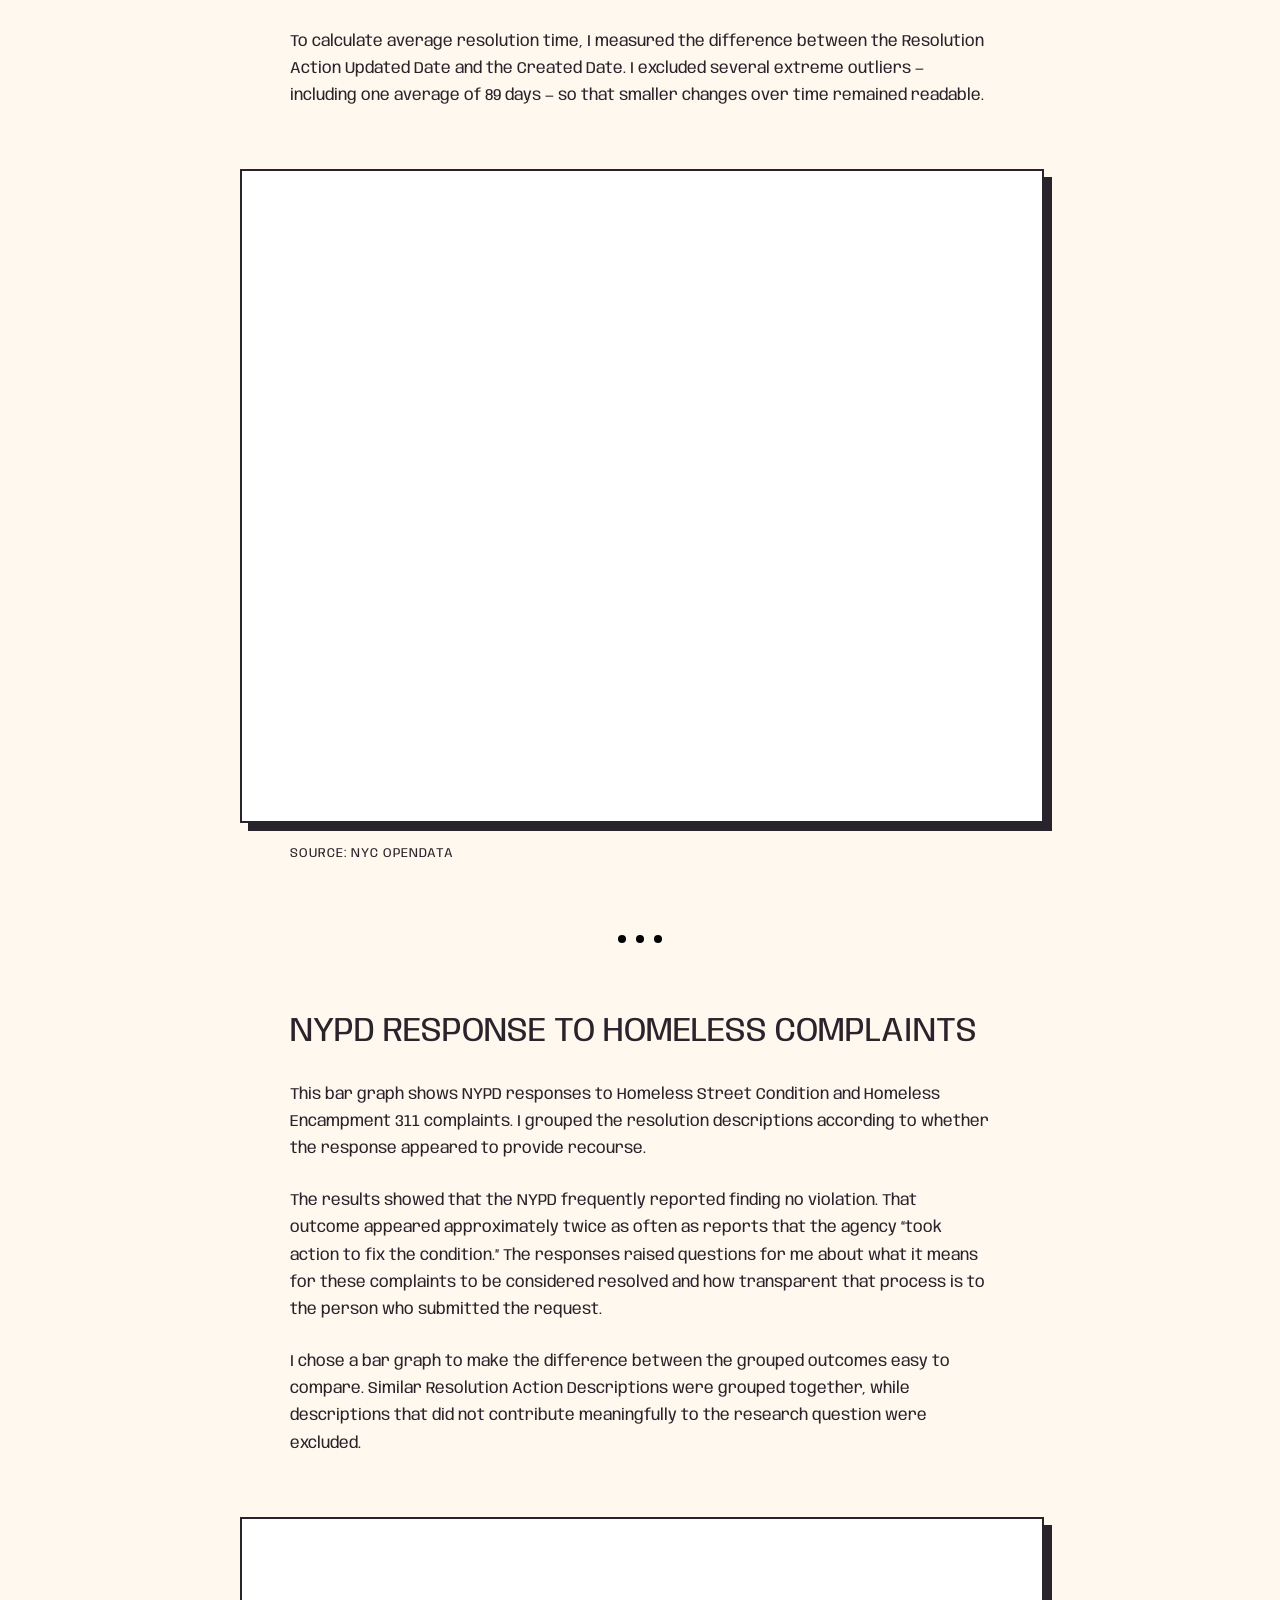
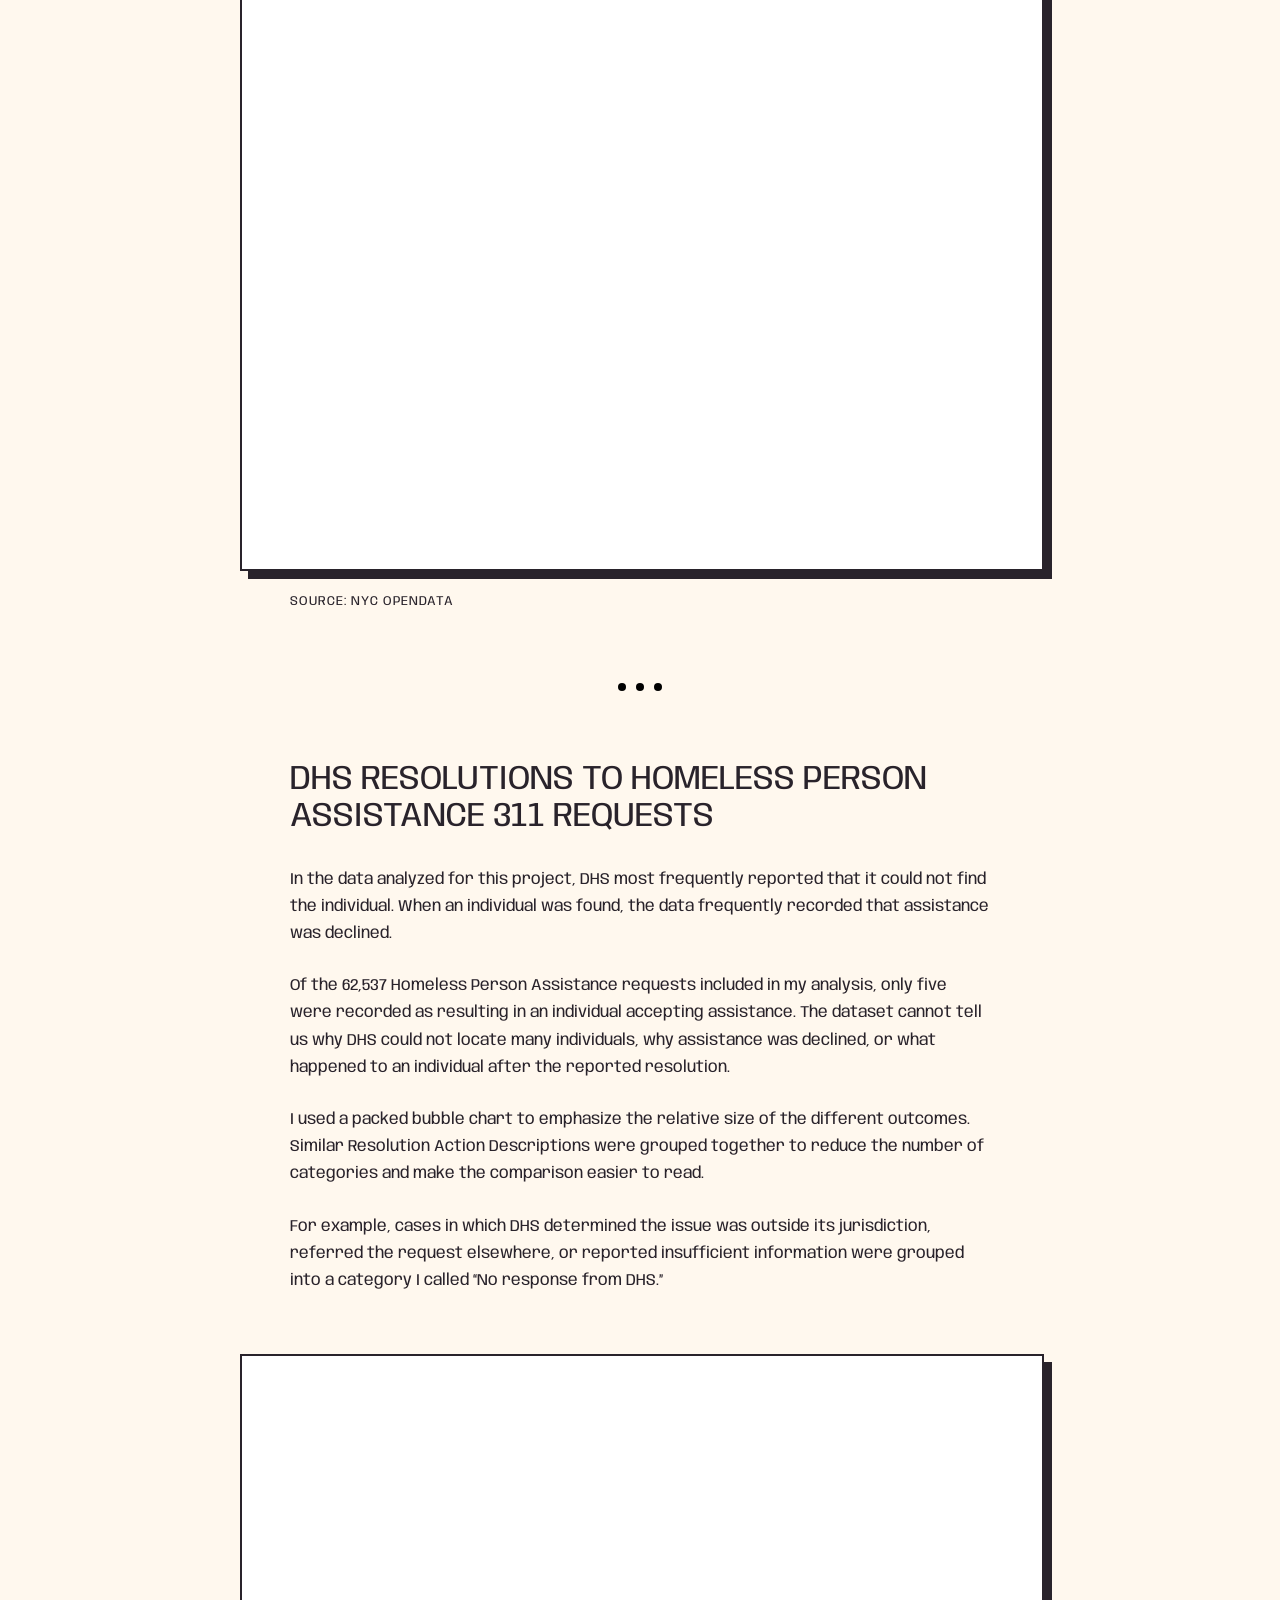
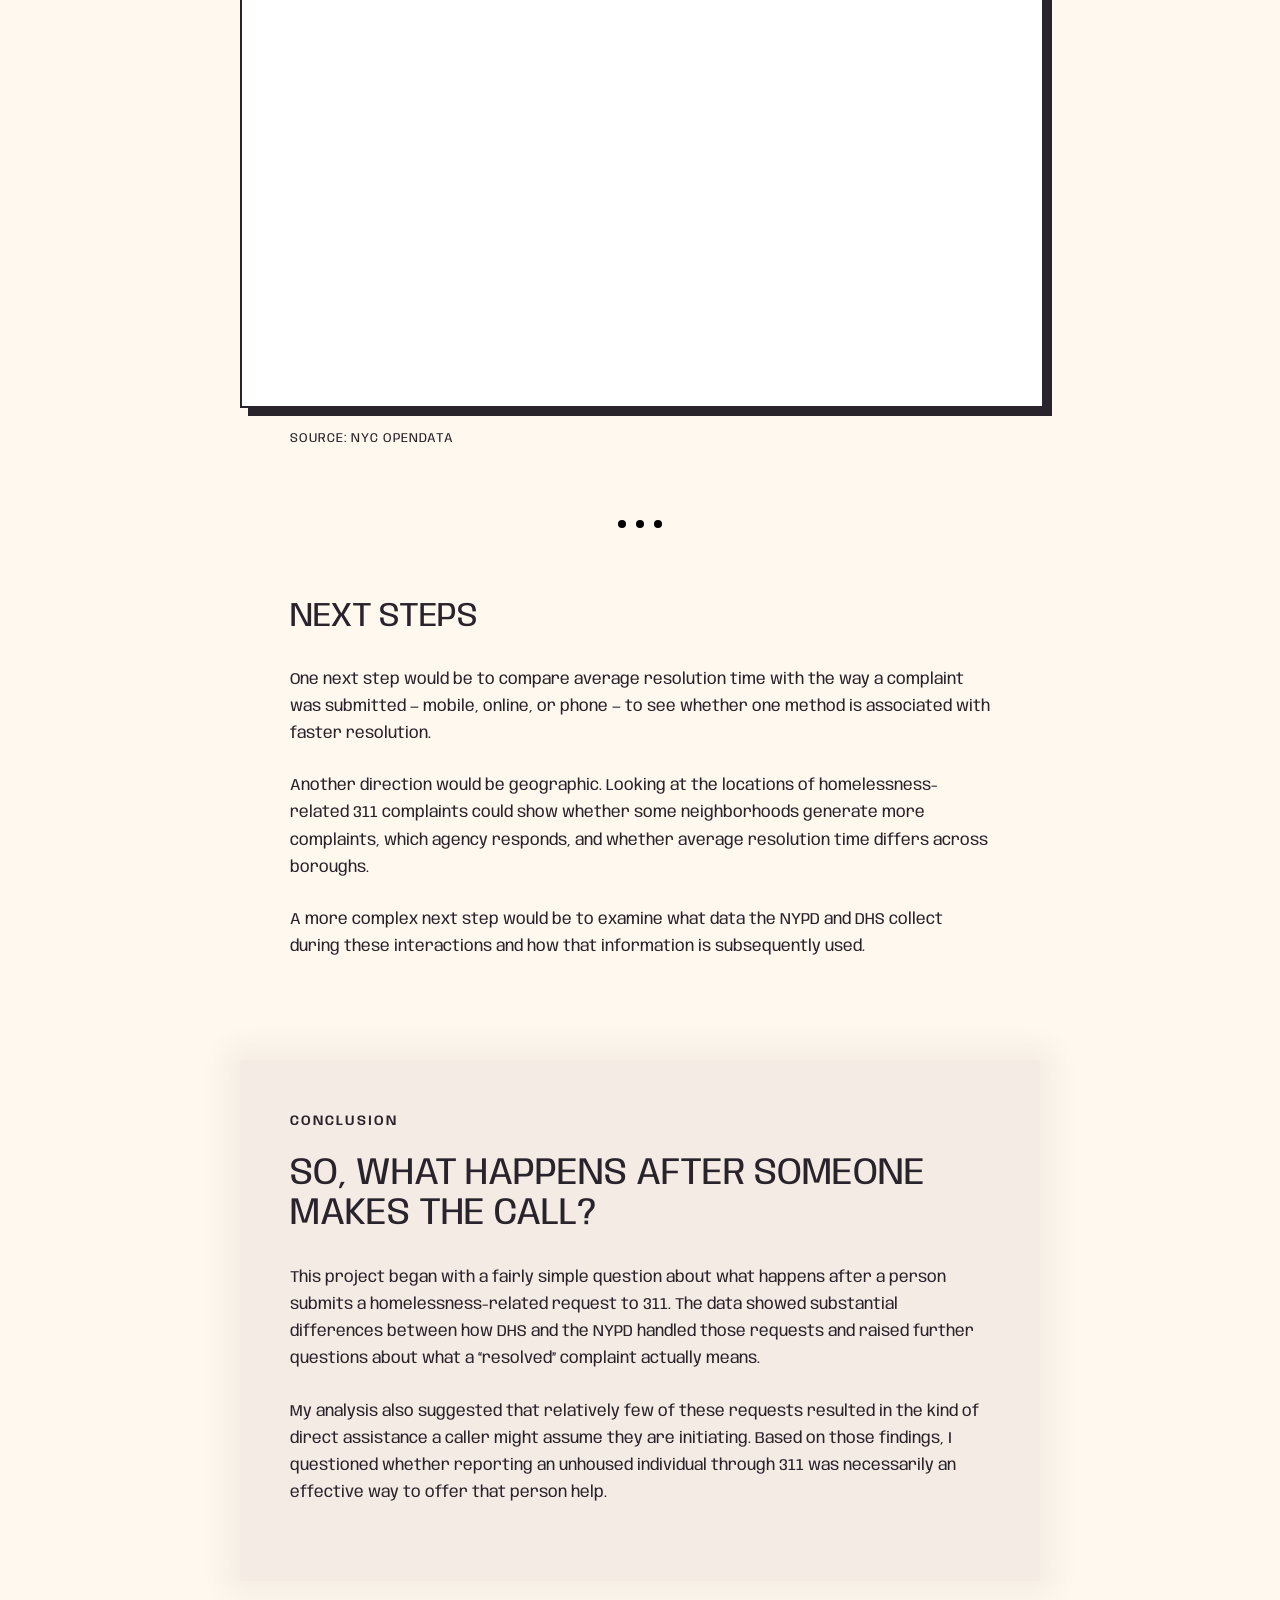
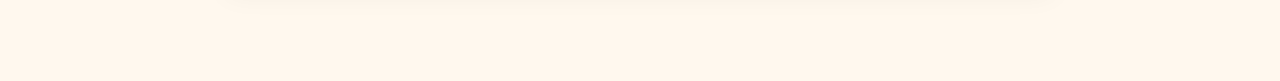
==== commit 1ceb3697: "Update portfolio pages and Work project wheel" ====
--- a/311.html
+++ b/311.html
@@ -30,8 +30,9 @@
 
         <header class="project-header">
 
-            <p class="project-kicker">
-                Data Analysis + Tableau
+            <p
+                class="project-kicker"
+                data-project-type="nyc-311-homelessness">
             </p>
 
             <h1>
@@ -44,10 +45,9 @@
                 homelessness.
             </p>
 
-            <div class="project-meta">
-                <span>NYC OpenData</span>
-                <span>Tableau</span>
-                <span>311 Data</span>
+            <div
+                class="project-meta"
+                data-project="nyc-311-homelessness">
             </div>
 
         </header>
@@ -296,6 +296,7 @@
         </section>
 
     </main>
+<script src="projects.js"></script>
 <script src="script.js"></script>
 </body>
 </html>
--- a/style.css
+++ b/style.css
@@ -1,213 +1,305 @@
 /* =========================================================
+
    GLOBAL
+
    ========================================================= */
+
    @import url('https://fonts.googleapis.com/css2?family=Anybody:wdth,wght@75..125,100..900&display=swap');
+
 :root {
+
     --cream: #FFF8EE;
+
     --ink: #29232B;
 
     --ochre: #8C7207;
+
     --turquoise: #00A6A6;
+
     --pink: #FF6B8A;
 
     --purple: #6554C0;
+
     --yellow: #F4C542;
+
 }
 
 @view-transition {
+
     navigation: auto;
+
 }
 
 body {
+
     margin: 0;
+
     font-family: "Anybody", sans-serif;
+
     background-color: var(--cream);
+
     color: var(--ink);
-}
-
+
+}
 
 /* =========================================================
+
    HOMEPAGE
+
    ========================================================= */
 
 .home {
+
     min-height: 100vh;
+
     padding: 40px;
+
     box-sizing: border-box;
 
     display: flex;
+
     align-items: center;
+
     justify-content: center;
+
 }
 
 .home-layout {
+
     width: 750px;
+
     height: 650px;
+
     position: relative;
-}
+
+}
+
 .home-center {
+
     position: absolute;
+
     top: 50%;
+
     left: 24%;
+
     transform: translate(-50%, -50%);
 
     width: 280px;
 
     text-align: right;
+
 }
 
 .home-center h1 {
+
     margin: 0;
+
     font-size: 52px;
+
     font-weight: 400;
+
     line-height: 0.95;
+
     letter-spacing: -2px;
+
     text-transform: uppercase;
 
 }
 
 .home-center p {
+
     margin: 14px 0 0;
+
     font-size: 16px;
+
     line-height: 1.4;
+
 }
 
 .intro h1 {
+
     margin: 0;
+
     font-size: 64px;
+
     font-weight: 400;
+
     letter-spacing: -2px;
+
 }
 
 .intro p {
+
     margin-top: 8px;
+
     font-size: 20px;
-}
-
+
+}
 
 /* --- Main navigation circles --- */
 
 .main-nav {
+
     position: absolute;
+
     inset: 0;
-}
-
+
+}
 
 /* BASE CIRCLE */
 
 .nav-circle {
+
     width: 180px;
+
     height: 180px;
+
     border-radius: 50%;
 
     display: flex;
+
     justify-content: center;
+
     align-items: center;
 
     position: absolute;
 
     background-color: rgba(41, 35, 43, 0.06);
+
     color: var(--ink);
 
     text-decoration: none;
+
     font-size: 28px;
 
     border: none;
 
     box-shadow:
+
         0 0 24px 12px rgba(41, 35, 43, 0.06);
 
     box-sizing: border-box;
 
     transition:
+
         background-color 0.25s ease,
+
         box-shadow 0.25s ease,
+
         transform 0.15s ease;
 
     z-index: 1;
-}
-
+
+}
 
 /* POSITIONING */
 
 .work-circle {
+
     right: 0;
+
     top: 235px;
+
 }
 
 .about-circle {
+
     right: 125px;
+
     top: 80px;
+
 }
 
 .resume-circle {
+
     right: 125px;
+
     bottom: 80px;
-}
-
+
+}
 
 /* HOVER */
 
 .nav-circle:hover {
+
     background-color: rgba(255, 107, 138, 0.12);
 
     box-shadow:
+
         0 0 28px 14px rgba(255, 107, 138, 0.12);
 
     z-index: 5;
-}
-
+
+}
 
 /* CLICK */
 
 .nav-circle:active {
+
     transform: scale(0.96);
-}
-
+
+}
 
 /* --- MENU --- */
 
 .menu-nav {
+
     position: fixed;
+
     top: 20px;
+
     right: 20px;
 
     width: 175px;
+
     height: 175px;
 
     z-index: 100;
+
     pointer-events: none;
-}
-
+
+}
 
 /* MAIN MENU CIRCLE */
 
 .menu-button {
+
     width: 58px;
+
     height: 58px;
+
     border-radius: 50%;
 
     position: absolute;
+
     top: 55px;
+
     right: 25px;
 
     display: flex;
+
     align-items: center;
+
     justify-content: center;
 
     background-color: rgba(41, 35, 43, 0.08);
+
     color: var(--ink);
 
     border: none;
 
     box-shadow:
+
         0 0 14px 6px rgba(41, 35, 43, 0.07);
 
     font-family: "Anybody", sans-serif;
+
     font-size: 12px;
+
     text-transform: uppercase;
 
     cursor: pointer;
+
     box-sizing: border-box;
 
     pointer-events: auto;
@@ -215,1396 +307,2389 @@
     z-index: 10;
 
     transition:
+
         background-color 0.25s ease,
+
         box-shadow 0.25s ease,
+
         transform 0.2s ease;
-}
-
+
+}
 
 .menu-button:active {
+
     transform: scale(0.94);
-}
-
+
+}
 
 /* MENU OPTIONS */
 
 .menu-links {
+
     position: absolute;
+
     inset: 0;
-}
-
+
+}
 
 .menu-circle {
+
     width: 46px;
+
     height: 46px;
+
     border-radius: 50%;
 
     position: absolute;
 
     /* START DIRECTLY UNDER THE MENU BUTTON */
+
     top: 61px;
+
     right: 31px;
+
     left: auto;
 
     display: flex;
+
     align-items: center;
+
     justify-content: center;
 
     background-color: rgba(41, 35, 43, 0.07);
+
     color: var(--ink);
 
     border: none;
 
     box-shadow:
+
         0 0 12px 5px rgba(41, 35, 43, 0.06);
 
     text-decoration: none;
+
     text-transform: uppercase;
+
     font-size: 9px;
+
     font-weight: 500;
 
     box-sizing: border-box;
 
     opacity: 0;
+
     pointer-events: none;
 
     transition:
+
         top 0.45s cubic-bezier(0.16, 1, 0.3, 1),
+
         right 0.45s cubic-bezier(0.16, 1, 0.3, 1),
+
         opacity 0.25s ease,
+
         background-color 0.25s ease,
+
         box-shadow 0.25s ease;
-}
-
+
+}
 
 /* OPEN: MINI BACKWARDS-C */
 
 .menu-nav.open .menu-circle {
+
     opacity: 1;
+
     pointer-events: auto;
-}
-
+
+}
 
 /* OPEN: COMPACT C */
 
 .menu-nav.open .menu-home {
+
     top: 5px;
+
     right: 90px;
+
     left: auto;
+
 }
 
 .menu-nav.open .menu-work {
+
     top: 58px;
+
     right: 115px;
+
     left: auto;
+
 }
 
 .menu-nav.open .menu-about {
+
     top: 112px;
+
     right: 90px;
+
     left: auto;
+
 }
 
 .menu-nav.open .menu-resume {
+
     top: 125px;
+
     right: 28px;
+
     left: auto;
-}
-
+
+}
 
 /* HOVER */
 
 .menu-button:hover {
+
     background-color: rgba(255, 107, 138, 0.12);
 
     box-shadow:
+
         0 0 18px 8px rgba(255, 107, 138, 0.12);
+
 }
 
 .menu-circle:hover {
+
     background-color: rgba(255, 107, 138, 0.12);
 
     box-shadow:
+
         0 0 16px 7px rgba(255, 107, 138, 0.12);
-}
-
+
+}
 
 /* CURRENT PAGE */
 
 /* CURRENT PAGE */
 
 body#work .menu-work,
+
 body#about .menu-about,
+
 body#resume .menu-resume,
+
 body#project .menu-work {
+
     background-color: var(--ink);
+
     color: var(--cream);
 
     box-shadow:
+
         0 0 14px 6px rgba(41, 35, 43, 0.12);
-}
+
+}
+
 body#project .menu-work:hover {
+
     background-color: rgba(255, 107, 138, 0.12);
+
     color: var(--ink);
 
     box-shadow:
+
         0 0 16px 7px rgba(255, 107, 138, 0.12);
-}
-
+
+}
 
 /* Disable only the actual current page */
 
 body#work .menu-work,
+
 body#about .menu-about,
+
 body#resume .menu-resume {
+
     pointer-events: none;
+
 }
 
 /* =========================================================
+
    WORK PAGE
+
    ========================================================= */
 
 .work-page {
+
     min-height: 100vh;
+
     position: relative;
-}
-
+
+}
 
 /* --- Center Work circle --- */
 
 .work-center {
+
     width: 180px;
+
     height: 180px;
+
     border-radius: 50%;
 
     display: flex;
+
     align-items: center;
+
     justify-content: center;
 
     position: absolute;
+
     top: 50%;
+
     left: 50%;
+
     transform: translate(-50%, -50%);
 
     font-size: 28px;
 
     background-color: var(--ink);
+
     color: var(--cream);
+
+}
+
+.work-center {
+
+
 }
 
 /* ---  page transitions --- */
 
 .work-circle {
+
     view-transition-name: work-circle;
+    contain: layout;
+
 }
 
 .work-center {
+
     view-transition-name: work-circle;
+    contain: layout;
+
 }
 
 ::view-transition-group(work-circle) {
+
     animation-duration: 0.7s;
+
     animation-timing-function: cubic-bezier(0.16, 1, 0.3, 1);
-}
+
+}
+
 .about-circle {
+
     view-transition-name: about-circle;
+
 }
 
 .about-circle-destination {
+
     view-transition-name: about-circle;
+
 }
 
 ::view-transition-group(about-circle) {
+
     animation-duration: 0.7s;
+
     animation-timing-function: cubic-bezier(0.16, 1, 0.3, 1);
+
 }
 
 /* --- Resume page transition --- */
 
 .resume-circle {
+
     view-transition-name: resume-circle;
+
 }
 
 .resume-dot {
+
     view-transition-name: resume-circle;
+
 }
 
 ::view-transition-group(resume-circle) {
+
     animation-duration: 0.7s;
+
     animation-timing-function: cubic-bezier(0.16, 1, 0.3, 1);
-}
-
-
-/* --- Project circles --- */
-
-.d3-project {
-    width: 140px;
-    height: 140px;
+
+}
+
+/* =========================================================
+
+   INDIVIDUAL PROJECT PAGES
+
+   ========================================================= */
+
+.project-page {
+
+    max-width: 1000px;
+
+    margin: 0 auto;
+
+    padding: 60px 40px;
+
+    box-sizing: border-box;
+
+}
+
+.project-page h1 {
+
+    font-size: 48px;
+
+    font-weight: 400;
+
+    margin-bottom: 50px;
+
+}
+
+.project-page h2 {
+
+    max-width: 700px;
+
+    margin: 100px auto 30px;
+
+    font-size: 28px;
+
+    font-weight: 400;
+
+}
+
+.project-page p {
+
+    max-width: 700px;
+
+    margin: 0 auto 25px;
+
+    line-height: 1.7;
+
+}
+
+.project-page img {
+
+    display: block;
+
+    width: 700px;
+
+    max-width: 100%;
+
+    height: auto;
+
+    margin: 40px auto;
+
+}
+
+.project-page iframe {
+
+    display: block;
+
+    width: 700px;
+
+    max-width: 100%;
+
+    margin: 90px auto 40px;
+
+}
+
+/* --- Project page dividers --- */
+
+.circle-divider {
+
+    display: flex;
+
+    justify-content: center;
+
+    align-items: center;
+
+    gap: 10px;
+
+    margin: 70px auto;
+
+}
+
+.circle-divider span {
+
+    width: 8px;
+
+    height: 8px;
+
     border-radius: 50%;
 
+    background-color: black;
+
+}
+
+/* =========================================================
+
+   RESUME PAGE — GENERAL
+
+   ========================================================= */
+
+.resume-page {
+
+    max-width: 900px;
+
+    margin: 0 auto;
+
+    padding: 60px 40px;
+
+    box-sizing: border-box;
+
+}
+
+/* =========================================================
+
+   RESUME PAGE — HEADER
+
+   ========================================================= */
+
+.resume-header {
+
+    position: relative;
+
+    padding: 30px 0 60px;
+
+    margin-bottom: 20px;
+
+}
+
+.resume-dot {
+
+    width: 70px;
+
+    height: 70px;
+
+    border-radius: 50%;
+
+    background-color: rgba(255, 107, 138, 0.12);
+
+    box-shadow:
+
+        0 0 18px 8px rgba(255, 107, 138, 0.10);
+
+    margin-bottom: 25px;
+
+}
+
+.section-toggle:hover .section-dot {
+
+    background-color: rgba(255, 107, 138, 0.65);
+
+    box-shadow:
+
+        0 0 10px 4px rgba(255, 107, 138, 0.12);
+
+}
+
+.resume-label {
+
+    margin: 0 0 15px;
+
+    font-size: 16px;
+
+    text-transform: uppercase;
+
+    letter-spacing: 2px;
+
+}
+
+.resume-header h1 {
+
+    margin: 0;
+
+    font-size: 52px;
+
+    font-weight: 400;
+
+    line-height: 1.1;
+
+}
+
+.resume-intro {
+
+    max-width: 600px;
+
+    margin: 25px 0;
+
+    font-size: 18px;
+
+    line-height: 1.6;
+
+}
+
+.resume-pdf {
+
+    display: inline-block;
+
+    padding: 10px 16px;
+
+    border: 1px solid black;
+
+    color: black;
+
+    text-decoration: none;
+
+}
+
+/* =========================================================
+
+   RESUME PAGE — EXPANDABLE SECTIONS
+
+   ========================================================= */
+
+.resume-section {
+
+    position: relative;
+
+    margin-top: 60px;
+
+}
+
+/* Main vertical line connecting resume sections */
+
+.resume-section::before {
+
+    content: "";
+
+    position: absolute;
+
+    left: 9px;
+
+    top: 18px;
+
+    bottom: -60px;
+
+    width: 1px;
+
+    background-color: black;
+
+    z-index: 0;
+
+}
+
+.resume-section:last-child::before {
+
+    display: none;
+
+}
+
+/* --- Section heading / toggle --- */
+
+.section-toggle {
+
+    width: 100%;
+
     display: flex;
+
     align-items: center;
+
+    gap: 15px;
+
+    padding: 0;
+
+    border: none;
+
+    background: none;
+
+    font-family: inherit;
+
+    text-align: left;
+
+    cursor: pointer;
+
+    position: relative;
+
+    z-index: 1;
+
+}
+
+.section-dot {
+
+    width: 18px;
+
+    height: 18px;
+
+    flex-shrink: 0;
+
+    border-radius: 50%;
+
+    background-color: black;
+
+    transition:
+
+        background-color 0.2s ease,
+
+        box-shadow 0.2s ease;
+
+}
+
+.section-title {
+
+    font-size: 24px;
+
+    text-transform: uppercase;
+
+    letter-spacing: 1px;
+
+}
+
+.section-symbol {
+
+    margin-left: auto;
+
+    font-size: 24px;
+
+    font-weight: 300;
+
+}
+
+/* --- Hidden / expanded section content --- */
+
+.section-content {
+
+    display: none;
+
+    margin: 25px 0 0 33px;
+
+    padding-left: 25px;
+
+}
+
+.section-content.open {
+
+    display: block;
+
+}
+
+/* =========================================================
+
+   RESUME PAGE — GENERAL CONTENT
+
+   ========================================================= */
+
+.resume-page h3 {
+
+    margin-bottom: 5px;
+
+    font-size: 19px;
+
+}
+
+.resume-entry {
+
+    margin-bottom: 35px;
+
+}
+
+.resume-entry p {
+
+    margin: 5px 0;
+
+}
+
+.resume-entry ul {
+
+    margin-top: 15px;
+
+    padding-left: 25px;
+
+}
+
+.resume-entry li {
+
+    margin-bottom: 8px;
+
+    line-height: 1.5;
+
+}
+
+.resume-location {
+
+    font-size: 14px;
+
+    color: #666;
+
+}
+
+.resume-date {
+
+    font-size: 15px;
+
+    margin-top: 2px !important;
+
+}
+
+/* =========================================================
+
+   RESUME PAGE — SKILLS
+
+   ========================================================= */
+
+.skills-list {
+
+    margin-top: 35px;
+
+    margin-left: 10px;
+
+}
+
+.skills-list p {
+
+    margin: 10px 0;
+
+    line-height: 1.5;
+
+}
+
+.skills-list strong {
+
+    font-weight: 600;
+
+}
+
+/* Individual skill items */
+
+.section-content .skill {
+
+    display: flex;
+
+    gap: 20px;
+
+    position: relative;
+
+    padding-bottom: 30px;
+
+}
+
+.section-content .skill:last-child {
+
+    margin-bottom: 0;
+
+}
+
+.skill-dot {
+
+    width: 14px;
+
+    height: 14px;
+
+    flex-shrink: 0;
+
+    border-radius: 50%;
+
+    background-color: black;
+
+    margin-top: 4px;
+
+}
+
+.skill strong {
+
+    font-size: 17px;
+
+}
+
+.skill p {
+
+    margin: 6px 0 0;
+
+    line-height: 1.5;
+
+}
+
+/* Lines connecting individual skills */
+
+.section-content .skill:not(:last-child)::after {
+
+    content: "";
+
+    position: absolute;
+
+    left: 6px;
+
+    top: 18px;
+
+    width: 1px;
+
+    height: calc(100% - 4px);
+
+    background-color: black;
+
+}
+
+/* =========================================================
+
+   RESUME PAGE — DATA EXPERIENCE
+
+   ========================================================= */
+
+.resume-entry-heading {
+
+    display: flex;
+
+    justify-content: space-between;
+
+    align-items: baseline;
+
+    gap: 20px;
+
+}
+
+.resume-entry-heading h3 {
+
+    margin: 0;
+
+}
+
+.resume-year {
+
+    font-size: 15px;
+
+    white-space: nowrap;
+
+}
+
+/* =========================================================
+
+   RESUME PAGE — WORK EXPERIENCE
+
+   ========================================================= */
+
+.work-timeline {
+
+    margin-top: 35px;
+
+    margin-left: 10px;
+
+}
+
+/* Individual work entries */
+
+.work-entry {
+
+    display: grid;
+
+    grid-template-columns: 55px 14px 1fr;
+
+    column-gap: 18px;
+
+    position: relative;
+
+    padding-bottom: 30px;
+
+}
+
+/* Work year */
+
+.work-year {
+
+    font-size: 15px;
+
+    text-align: right;
+
+    padding-top: 2px;
+
+}
+
+/* Work dot */
+
+.work-dot {
+
+    width: 14px;
+
+    height: 14px;
+
+    border-radius: 50%;
+
+    margin-top: 4px;
+
+    position: relative;
+
+    z-index: 1;
+
+    background-color: black;
+
+}
+
+/* Lines connecting work dots */
+
+.work-entry:not(:last-child)::after {
+
+    content: "";
+
+    position: absolute;
+
+    left: 80px;
+
+    top: 18px;
+
+    width: 1px;
+
+    height: calc(100% - 8px);
+
+    background-color: black;
+
+}
+
+/* Work details */
+
+.work-details h3 {
+
+    margin: 0 0 5px;
+
+}
+
+.work-details .resume-date {
+
+    margin-bottom: 15px !important;
+
+}
+
+/* =========================================================
+
+   RESUME PAGE — EDUCATION & DATA EXPERIENCE TIMELINES
+
+   ========================================================= */
+
+.resume-timeline {
+
+    margin-top: 35px;
+
+    margin-left: 10px;
+
+}
+
+.timeline-entry {
+
+    display: grid;
+
+    grid-template-columns: 14px 1fr;
+
+    column-gap: 20px;
+
+    position: relative;
+
+    padding-bottom: 30px;
+
+}
+
+.timeline-entry:last-child {
+
+    padding-bottom: 0;
+
+}
+
+/* Timeline dot */
+
+.timeline-dot {
+
+    width: 14px;
+
+    height: 14px;
+
+    border-radius: 50%;
+
+    margin-top: 4px;
+
+    position: relative;
+
+    z-index: 1;
+
+    background-color: black;
+
+}
+
+/* Lines connecting timeline dots */
+
+.timeline-entry:not(:last-child)::after {
+
+    content: "";
+
+    position: absolute;
+
+    left: 6px;
+
+    top: 18px;
+
+    width: 1px;
+
+    height: calc(100% - 8px);
+
+    background-color: black;
+
+}
+
+/* Timeline details */
+
+.timeline-details h3 {
+
+    margin: 0 0 5px;
+
+}
+
+.timeline-details p {
+
+    margin: 5px 0;
+
+}
+
+.timeline-details ul {
+
+    margin-top: 15px;
+
+}
+
+/* =========================================================
+
+   ABOUT PAGE
+
+   ========================================================= */
+
+.about-page {
+
+    max-width: 1000px;
+
+    min-height: 100vh;
+
+    margin: 0 auto;
+
+    padding: 100px 40px 60px;
+
+    box-sizing: border-box;
+
+    display: flex;
+
+    gap: 80px;
+
+    align-items: center;
+
+}
+
+.about-photo {
+
+    flex-shrink: 0;
+
+}
+
+.about-photo img {
+
+    display: block;
+
+    width: 250px;
+
+    height: 250px;
+
+    object-fit: cover;
+
+    border-radius: 50%;
+
+}
+
+.about-content {
+
+    max-width: 600px;
+
+}
+
+.about-heading {
+
+    position: relative;
+
+    display: inline-flex;
+
+    align-items: center;
+
+    margin-bottom: 25px;
+
+}
+
+.about-heading h1 {
+
+    position: relative;
+
+    z-index: 2;
+
+    margin: 0;
+
+    font-size: 48px;
+
+    font-weight: 400;
+
+    text-transform: uppercase;
+
+}
+
+.about-circle-destination {
+
+    width: 110px;
+
+    height: 110px;
+
+    position: absolute;
+
+    left: -35px;
+
+    top: 50%;
+
+    transform: translateY(-50%);
+
+    border-radius: 50%;
+
+    background-color: rgba(255, 107, 138, 0.12);
+
+    box-shadow:
+
+        0 0 24px 12px rgba(255, 107, 138, 0.12);
+
+    z-index: 1;
+
+}
+
+.about-content p {
+
+    line-height: 1.7;
+
+    margin-bottom: 25px;
+
+}
+
+/* --- About contact links --- */
+
+.about-links {
+
+    display: flex;
+
+    gap: 25px;
+
+    margin-top: 40px;
+
+}
+
+.about-links a {
+
+    display: flex;
+
+    align-items: center;
+
+    gap: 8px;
+
+    color: var(--ink);
+
+    text-decoration: none;
+
+}
+
+.contact-icon {
+
+    display: flex;
+
+    align-items: center;
+
     justify-content: center;
 
+    width: 28px;
+
+    height: 28px;
+
+    border-radius: 50%;
+
+    font-size: 13px;
+
+}
+
+.contact-icon {
+
+    display: flex;
+
+    align-items: center;
+
+    justify-content: center;
+
+    width: 28px;
+
+    height: 28px;
+
+    border-radius: 50%;
+
+    background-color: rgba(41, 35, 43, 0.08);
+
+    font-size: 13px;
+
+    transition:
+
+        background-color 0.2s ease,
+
+        box-shadow 0.2s ease;
+
+}
+
+.about-links a:hover .contact-icon {
+
+    background-color: rgba(255, 107, 138, 0.15);
+
+    box-shadow:
+
+        0 0 10px 4px rgba(255, 107, 138, 0.10);
+
+}
+
+.about-links a:hover .contact-icon {
+
+    background-color: black;
+
+    color: white;
+
+}
+
+/* 311 PROJECT PAGE */
+
+.project-header {
+
+    max-width: 800px;
+
+    margin: 70px auto 100px;
+
+}
+
+.project-kicker {
+
+    margin: 0 0 20px !important;
+
+    font-size: 14px;
+
+    font-weight: 600;
+
+    text-transform: uppercase;
+
+    letter-spacing: 2px;
+
+}
+
+.project-header h1 {
+
+    margin: 0 0 30px;
+
+    font-size: clamp(48px, 7vw, 82px);
+
+    line-height: 0.95;
+
+    letter-spacing: -2px;
+
+    text-transform: uppercase;
+
+}
+
+.project-deck {
+
+    max-width: 650px !important;
+
+    margin: 0 !important;
+
+    font-size: 20px;
+
+    line-height: 1.5;
+
+}
+
+.project-meta {
+
+    display: flex;
+
+    flex-wrap: wrap;
+
+    gap: 10px;
+
+    margin: 35px 0 50px;
+
+}
+
+.project-meta span {
+
+    padding: 8px 14px;
+
+    border: 2px solid var(--ink);
+
+    border-radius: 100px;
+
+    font-size: 13px;
+
+    text-transform: uppercase;
+
+    background-color: transparent;
+
+}
+
+.project-text,
+
+.project-section {
+
+    max-width: 800px;
+
+    margin: 0 auto;
+
+}
+
+.project-section h2 {
+
+    max-width: 700px;
+
+    margin: 0 auto 30px;
+
+    font-size: 34px;
+
+    line-height: 1.1;
+
+    text-transform: uppercase;
+
+}
+
+.tableau-wrapper {
+
+    width: min(900px, 100%);
+
+    height: 650px;
+
+    margin: 60px auto 20px;
+
+    border: 2px solid var(--ink);
+
+    box-shadow: 8px 8px 0 var(--ink);
+
+    background-color: white;
+
+    overflow: hidden;
+
+}
+
+.tableau-wrapper iframe {
+
+    display: block;
+
+    width: 100%;
+
+    height: 100%;
+
+    margin: 0;
+
+    border: 0;
+
+}
+
+.project-source {
+
+    margin-top: 18px !important;
+
+    font-size: 13px;
+
+    text-transform: uppercase;
+
+    letter-spacing: 1px;
+
+}
+
+.project-conclusion {
+
+    max-width: 800px;
+
+    margin: 100px auto 40px;
+
+    padding: 50px;
+
+    background-color: rgba(41, 35, 43, 0.05);
+
+    border: none;
+
+    border-radius: 2px;
+
+    box-shadow:
+
+        0 0 28px 14px rgba(41, 35, 43, 0.05);
+
+    box-sizing: border-box;
+
+}
+
+.project-conclusion h2 {
+
+    margin: 0 0 30px;
+
+    font-size: 38px;
+
+    line-height: 1.05;
+
+    text-transform: uppercase;
+
+}
+
+.project-conclusion p {
+
+    margin-left: 0;
+
+    margin-right: 0;
+
+}
+
+/* NYC Incarcerated Page*/
+
+.tableau-project {
+
+    width: 1000px;
+
+    max-width: 100%;
+
+    margin: 60px auto;
+
+    overflow-x: auto;
+
+}
+
+.tableau-project .tableauPlaceholder {
+
+    width: 100%;
+
+}
+
+/* =================================
+
+   MOBILE
+
+   \================================= */
+
+@media (max-width: 700px) {
+
+    /* -----------------
+
+       HOMEPAGE
+
+       ----------------- */
+
+    .home {
+
+        min-height: 100svh;
+
+        padding: 30px 20px;
+
+    }
+
+    .home-layout {
+
+        width: 100%;
+
+        height: 620px;
+
+        max-width: 400px;
+
+    }
+
+    .home-center {
+
+        top: 47%;
+
+        left: 26%;
+
+        width: 175px;
+
+    }
+
+    .home-center h1 {
+
+        font-size: 36px;
+
+        line-height: 0.95;
+
+        letter-spacing: -1px;
+
+    }
+
+    .home-center p {
+
+        margin-top: 10px;
+
+        font-size: 13px;
+
+    }
+
+    .nav-circle {
+
+        width: 125px;
+
+        height: 125px;
+
+        font-size: 20px;
+
+        box-shadow:
+
+            0 0 18px 8px rgba(41, 35, 43, 0.06);
+
+    }
+
+    .work-circle {
+
+        right: 0;
+
+        top: 235px;
+
+    }
+
+    .about-circle {
+
+        right: 75px;
+
+        top: 105px;
+
+    }
+
+    .resume-circle {
+
+        right: 75px;
+
+        bottom: 105px;
+
+    }
+
+    /* -----------------
+
+       WORK PAGE
+
+       ----------------- */
+
+    .work-page {
+
+        min-height: 100svh;
+
+        position: relative;
+
+        overflow: hidden;
+
+    }
+
+    .work-center {
+
+        width: 125px;
+
+        height: 125px;
+
+        font-size: 20px;
+
+    }
+
+    /* -----------------
+
+   MOBILE MENU
+
+   ----------------- */
+
+    .menu-nav {
+
+        top: 10px;
+
+        right: 10px;
+
+        width: 145px;
+
+        height: 145px;
+
+    }
+
+    .menu-button {
+
+        width: 52px;
+
+        height: 52px;
+
+        top: 15px;
+
+        right: 15px;
+
+        font-size: 10px;
+
+    }
+
+    .menu-circle {
+
+        width: 42px;
+
+        height: 42px;
+
+        /* all begin underneath Menu */
+
+        top: 20px;
+
+        right: 20px;
+
+        font-size: 8px;
+
+    }
+
+    /* radiate mostly downward / left */
+
+    .menu-nav.open .menu-home {
+
+        top: 8px;
+
+        right: 80px;
+
+        left: auto;
+
+    }
+
+    .menu-nav.open .menu-work {
+
+        top: 58px;
+
+        right: 88px;
+
+        left: auto;
+
+    }
+
+    .menu-nav.open .menu-about {
+
+        top: 95px;
+
+        right: 52px;
+
+        left: auto;
+
+    }
+
+    .menu-nav.open .menu-resume {
+
+        top: 88px;
+
+        right: 5px;
+
+        left: auto;
+
+    }
+
+    /* -----------------
+
+   ABOUT PAGE
+
+   ----------------- */
+
+    .about-page {
+
+        min-height: 100svh;
+
+        padding: 120px 25px 60px;
+
+        flex-direction: column;
+
+        align-items: flex-start;
+
+        gap: 55px;
+
+    }
+
+    .about-photo img {
+
+        width: 180px;
+
+        height: 180px;
+
+    }
+
+    .about-content {
+
+        max-width: 100%;
+
+    }
+
+    .about-heading {
+
+        margin-bottom: 20px;
+
+    }
+
+    .about-heading h1 {
+
+        font-size: 40px;
+
+    }
+
+    .about-circle-destination {
+
+        width: 90px;
+
+        height: 90px;
+
+        left: -25px;
+
+    }
+
+    .about-content p {
+
+        line-height: 1.6;
+
+    }
+
+    .about-links {
+
+        flex-wrap: wrap;
+
+        gap: 20px;
+
+        margin-top: 35px;
+
+    }
+
+    /* -----------------
+
+   RESUME PAGE
+
+   ----------------- */
+
+    .resume-page {
+
+        width: 100%;
+
+        padding: 120px 25px 60px;
+
+        box-sizing: border-box;
+
+    }
+
+    .resume-header {
+
+        padding: 10px 0 45px;
+
+    }
+
+    .resume-dot {
+
+        width: 55px;
+
+        height: 55px;
+
+        margin-bottom: 20px;
+
+    }
+
+    .resume-label {
+
+        font-size: 13px;
+
+    }
+
+    .resume-header h1 {
+
+        font-size: 38px;
+
+        line-height: 1;
+
+    }
+
+    .resume-intro {
+
+        margin: 20px 0;
+
+        font-size: 16px;
+
+        line-height: 1.5;
+
+    }
+
+    .resume-section {
+
+        margin-top: 45px;
+
+    }
+
+    .section-title {
+
+        font-size: 20px;
+
+    }
+
+    .section-content {
+
+        margin-left: 20px;
+
+        padding-left: 15px;
+
+    }
+
+    /* EDUCATION / DATA TIMELINES */
+
+    .resume-timeline {
+
+        margin-left: 0;
+
+    }
+
+    .timeline-entry {
+
+        column-gap: 14px;
+
+    }
+
+    /* WORK TIMELINE */
+
+    .work-timeline {
+
+        margin-left: 0;
+
+    }
+
+    .work-entry {
+
+        grid-template-columns: 42px 14px 1fr;
+
+        column-gap: 12px;
+
+    }
+
+    .work-year {
+
+        font-size: 12px;
+
+    }
+
+    .work-entry:not(:last-child)::after {
+
+        left: 61px;
+
+    }
+
+    /* -----------------
+
+       PROJECT PAGES
+
+       ----------------- */
+
+    .project-page {
+
+        padding: 100px 25px 50px;
+
+    }
+
+    .project-header {
+
+        margin-top: 30px;
+
+        margin-bottom: 70px;
+
+    }
+
+    .project-header h1 {
+
+        font-size: 48px;
+
+    }
+
+    .project-section h2 {
+
+        font-size: 28px;
+
+    }
+
+    .tableau-wrapper {
+
+        height: 520px;
+
+        box-shadow: 5px 5px 0 var(--ink);
+
+    }
+
+    .project-conclusion {
+
+        padding: 30px;
+
+        box-shadow:
+
+            0 0 20px 10px rgba(41, 35, 43, 0.05);
+
+    }
+
+        /* Hide project hover descriptions on mobile */
+
+    /* Keep resume section buttons from turning blue on mobile */
+
+    .section-toggle {
+
+        color: var(--ink);
+
+    }
+
+}
+
+/* --- New Work wheel circles --- */
+
+.project-group {
+
+    cursor: pointer;
+
+}
+
+.project-circle {
+    fill: rgba(41, 35, 43, 0.06);
+    stroke: none;
+    filter: blur(12px);
+}
+
+.project-aura {
+    fill: rgba(41, 35, 43, 0.06);
+    stroke: none;
+    filter: blur(12px);
+}
+
+.project-circle.active {
+    fill: rgba(255, 107, 138, 0.12);
+}
+
+.project-aura.active {
+    fill: rgba(255, 107, 138, 0.12);
+}
+
+.project-group text {
+
+    fill: var(--ink);
+
+    font-family: "Anybody", sans-serif;
+
+    font-size: 14px;
+
+    font-weight: 500;
+
+    pointer-events: none;
+
+}
+
+/* =========================================================
+
+   WORK PAGE — NEW LAYOUT
+
+   ========================================================= */
+
+.work-project-layout {
+
+    min-height: 100vh;
+
+    display: flex;
+
+    align-items: center;
+
+    padding: 80px 5%;
+
+    box-sizing: border-box;
+
+}
+
+.work-project-info {
+
+    width: 40%;
+
+    box-sizing: border-box;
+
+    position: relative;
+
+    z-index: 2;
+
+}
+
+.work-wheel {
+
+    width: 60%;
+
+}
+
+.work-wheel svg {
+
+    display: block;
+
+    width: 100%;
+
+    height: auto;
+
+}
+
+.work-project-tags {
+
+    display: flex;
+
+    flex-wrap: wrap;
+
+    gap: 8px;
+
+}
+
+.work-project-tags span {
+
+    border: 1px solid var(--ink);
+
+    border-radius: 999px;
+
+    padding: 6px 12px;
+
+    font-size: 0.8rem;
+
+}
+
+.project-group .project-circle,
+
+.project-group .project-aura {
+
+    transition: fill 0.25s ease;
+
+}
+
+.project-group:not(:has(.project-circle.active)):hover .project-circle {
+
+    fill: rgba(255, 107, 138, 0.12);
+
+}
+
+.project-group:not(:has(.project-circle.active)):hover .project-aura {
+
+    fill: rgba(255, 107, 138, 0.12);
+
+}
+
+.work-project-info {
+
+    border: 1px solid var(--ink);
+
+    border-radius: 40px;
+
+    padding: 32px;
+
+}
+
+.work-project-kicker {
+
+    margin: 0 0 12px;
+
+    font-size: 0.75rem;
+
+    text-transform: uppercase;
+
+    letter-spacing: 0.08em;
+
+}
+
+.work-project-title {
+
+    margin: 0 0 16px;
+
+    font-size: 2rem;
+
+    line-height: 1.05;
+
+    font-weight: 600;
+
+}
+
+.work-project-description {
+
+    margin: 0 0 20px;
+
+    font-size: 1rem;
+
+    line-height: 1.5;
+
+}
+
+/* Work page — overview and detail layouts */
+
+.work-project-layout {
+
+    position: relative;
+
+    justify-content: center;
+
+}
+
+.work-wheel {
+
+    flex-shrink: 0;
+
+    transition: transform 0.7s ease;
+
+}
+
+.work-project-info {
+
+    opacity: 0;
+
+    visibility: hidden;
+
+    pointer-events: none;
+
+    transition: opacity 0.4s ease, visibility 0.4s;
+
+}
+
+.work-project-layout.detail-view .work-project-info {
+
+    opacity: 1;
+
+    visibility: visible;
+
+    pointer-events: auto;
+
+    transition-delay: 0.7s;
+
+}
+
+/* Overview: center the wheel on the page */
+
+.work-project-layout:not(.detail-view) .work-project-info {
+
+    display: none;
+
+}
+
+.work-project-layout:not(.detail-view) .work-wheel {
+
+    width: 60%;
+
+}
+
+/* Detail: information left, wheel right */
+
+.work-project-layout.detail-view .work-project-info {
+
+    display: block;
+
+    width: 40%;
+
+}
+
+.work-project-layout.detail-view .work-wheel {
+
+    width: 60%;
+
+}
+
+.work-wheel {
+
+    position: relative;
+
+}
+
+.work-wheel .work-center {
+
     position: absolute;
+
     top: 50%;
+
     left: 50%;
 
-    padding: 15px;
-    box-sizing: border-box;
-
-    text-align: center;
-    font-size: 16px;
-    text-decoration: none;
+    transform: translate(-50%, -50%);
+
+    z-index: 2;
+
+}
+
+.work-wheel .work-center {
+
+    pointer-events: auto;
+
+    cursor: pointer;
+
+}
+
+/* Smooth movement between overview and detail */
+
+.work-project-layout {
+
+    display: block;
+
+    position: relative;
+
+}
+
+.work-wheel {
+
+    width: 60%;
+
+    margin-left: 20%;
+
+transition: margin-left 1s cubic-bezier(0.16, 1, 0.3, 1);
+
+}
+
+.work-project-layout.detail-view .work-wheel {
+
+    margin-left: 40%;
+
+}
+
+.work-project-info {
+
+    position: absolute;
+
+    top: 50%;
+
+    left: 5%;
+
+    width: 35%;
+
+    transform: translateY(-50%);
+
+}
+
+.work-project-layout:not(.detail-view) .work-project-info {
+
+    display: block;
+
+}
+
+@media (max-width: 700px) {
+
+    .work-wheel .work-center {
+
+        width: 75px;
+
+        height: 75px;
+
+        font-size: 14px;
+
+    }
+
+}
+
+@media (max-width: 700px) {
+
+    .work-project-layout:not(.detail-view) .work-wheel {
+
+        width: 100%;
+
+        margin-left: 0;
+
+    }
+
+}
+
+@media (max-width: 700px) {
+
+    .work-wheel svg {
+
+        width: 100%;
+
+        height: auto;
+
+    }
+
+}
+
+@media (max-width: 700px) {
+
+    .work-project-layout.detail-view {
+
+        display: flex;
+
+        flex-direction: column;
+
+        justify-content: center;
+
+        gap: 24px;
+
+    }
+
+    .work-project-layout.detail-view .work-wheel {
+
+        order: 1;
+
+        width: 100%;
+
+        margin-left: 0;
+
+    }
+
+    .work-project-layout.detail-view .work-project-info {
+
+        order: 2;
+
+        position: relative;
+
+        top: auto;
+
+        left: auto;
+
+        transform: none;
+
+        width: 100%;
+
+        max-width: 500px;
+
+    }
+
+}
+
+@media (max-width: 700px) {
+
+    .work-project-layout .work-project-info {
+
+        position: relative;
+
+        top: auto;
+
+        left: auto;
+
+        transform: none;
+
+        width: 100%;
+
+        max-width: 500px;
+
+    }
+
+}
+
+@media (max-width: 700px) {
+
+    .work-project-layout:not(.detail-view) .work-project-info {
+
+        display: none;
+
+    }
+
+}
+
+/* Work wheel — central bubble */
+
+.work-wheel .work-center {
 
     color: var(--ink);
-    opacity: 0;
-
+
+    border: none;
     background-color: rgba(41, 35, 43, 0.06);
-    border: none;
-
     box-shadow:
-        0 0 20px 10px rgba(41, 35, 43, 0.06);
-
-    transform: translate(-50%, -50%);
+        0 0 28px 20px rgba(41, 35, 43, 0.06);
 
     transition:
-        transform 1.4s cubic-bezier(0.16, 1, 0.3, 1),
-        opacity 0.9s ease,
+
         background-color 0.25s ease,
+
         box-shadow 0.25s ease;
-}
-
-
-/* --- Project descriptions --- */
-
-.project-description {
-    display: none;
-    position: absolute;
-
-    width: 240px;
-    padding: 16px 18px;
-
-    top: 50%;
-    transform: translateY(-50%);
-
-    background-color: var(--cream);
-    color: var(--ink);
-
-    border: 2px solid var(--ink);
-    box-shadow: 5px 5px 0 var(--ink);
-
-    font-size: 14px;
-    line-height: 1.4;
-    text-align: left;
-
-    box-sizing: border-box;
-    z-index: 20;
-}
-.d3-project:hover {
+
+}
+
+.work-wheel .work-center:hover {
+
     background-color: rgba(255, 107, 138, 0.12);
 
     box-shadow:
-        0 0 24px 12px rgba(255, 107, 138, 0.12);
-
-    z-index: 10;
-}
-
-.d3-project:active {
-    opacity: 0.75;
-}
-
-.d3-project.right .project-description {
-    left: 165px;
-}
-
-.d3-project.left .project-description {
-    right: 165px;
-}
-
-.d3-project:hover .project-description {
-    display: block;
-}
-.d3-project.vertical .project-description {
-    left: 165px;
-}
-
-
-/* =========================================================
-   INDIVIDUAL PROJECT PAGES
-   ========================================================= */
-
-.project-page {
-    max-width: 1000px;
-    margin: 0 auto;
-    padding: 60px 40px;
-    box-sizing: border-box;
-}
-
-.project-page h1 {
-    font-size: 48px;
-    font-weight: 400;
-    margin-bottom: 50px;
-}
-
-.project-page h2 {
-    max-width: 700px;
-    margin: 100px auto 30px;
-    font-size: 28px;
-    font-weight: 400;
-}
-
-.project-page p {
-    max-width: 700px;
-    margin: 0 auto 25px;
-    line-height: 1.7;
-}
-
-.project-page img {
-    display: block;
-    width: 700px;
-    max-width: 100%;
-    height: auto;
-    margin: 40px auto;
-}
-
-.project-page iframe {
-    display: block;
-    width: 700px;
-    max-width: 100%;
-    margin: 90px auto 40px;
-}
-
-
-/* --- Project page dividers --- */
-
-.circle-divider {
-    display: flex;
-    justify-content: center;
-    align-items: center;
-    gap: 10px;
-    margin: 70px auto;
-}
-
-.circle-divider span {
-    width: 8px;
-    height: 8px;
-    border-radius: 50%;
-    background-color: black;
-}
-
-
-/* =========================================================
-   RESUME PAGE — GENERAL
-   ========================================================= */
-
-.resume-page {
-    max-width: 900px;
-    margin: 0 auto;
-    padding: 60px 40px;
-    box-sizing: border-box;
-}
-
-
-/* =========================================================
-   RESUME PAGE — HEADER
-   ========================================================= */
-
-.resume-header {
-    position: relative;
-    padding: 30px 0 60px;
-    margin-bottom: 20px;
-}
-
-.resume-dot {
-    width: 70px;
-    height: 70px;
-    border-radius: 50%;
-
-    background-color: rgba(255, 107, 138, 0.12);
-
-    box-shadow:
-        0 0 18px 8px rgba(255, 107, 138, 0.10);
-
-    margin-bottom: 25px;
-}
-.section-toggle:hover .section-dot {
-    background-color: rgba(255, 107, 138, 0.65);
-
-    box-shadow:
-        0 0 10px 4px rgba(255, 107, 138, 0.12);
-}
-
-.resume-label {
-    margin: 0 0 15px;
-    font-size: 16px;
-    text-transform: uppercase;
-    letter-spacing: 2px;
-}
-
-.resume-header h1 {
-    margin: 0;
-    font-size: 52px;
-    font-weight: 400;
-    line-height: 1.1;
-}
-
-.resume-intro {
-    max-width: 600px;
-    margin: 25px 0;
-    font-size: 18px;
-    line-height: 1.6;
-}
-
-.resume-pdf {
-    display: inline-block;
-    padding: 10px 16px;
-    border: 1px solid black;
-    color: black;
-    text-decoration: none;
-}
-
-
-/* =========================================================
-   RESUME PAGE — EXPANDABLE SECTIONS
-   ========================================================= */
-
-.resume-section {
-    position: relative;
-    margin-top: 60px;
-}
-
-
-/* Main vertical line connecting resume sections */
-
-.resume-section::before {
-    content: "";
-
-    position: absolute;
-    left: 9px;
-    top: 18px;
-    bottom: -60px;
-
-    width: 1px;
-    background-color: black;
-
-    z-index: 0;
-}
-
-.resume-section:last-child::before {
-    display: none;
-}
-
-
-/* --- Section heading / toggle --- */
-
-.section-toggle {
-    width: 100%;
-
-    display: flex;
-    align-items: center;
-    gap: 15px;
-
-    padding: 0;
-    border: none;
-    background: none;
-
-    font-family: inherit;
-    text-align: left;
-
-    cursor: pointer;
-
-    position: relative;
-    z-index: 1;
-}
-
-.section-dot {
-    width: 18px;
-    height: 18px;
-    flex-shrink: 0;
-    border-radius: 50%;
-    background-color: black;
-
-    transition:
-        background-color 0.2s ease,
-        box-shadow 0.2s ease;
-}
-
-.section-title {
-    font-size: 24px;
-    text-transform: uppercase;
-    letter-spacing: 1px;
-}
-
-.section-symbol {
-    margin-left: auto;
-    font-size: 24px;
-    font-weight: 300;
-}
-
-
-/* --- Hidden / expanded section content --- */
-
-.section-content {
-    display: none;
-
-    margin: 25px 0 0 33px;
-    padding-left: 25px;
-}
-
-.section-content.open {
-    display: block;
-}
-
-
-/* =========================================================
-   RESUME PAGE — GENERAL CONTENT
-   ========================================================= */
-
-.resume-page h3 {
-    margin-bottom: 5px;
-    font-size: 19px;
-}
-
-.resume-entry {
-    margin-bottom: 35px;
-}
-
-.resume-entry p {
-    margin: 5px 0;
-}
-
-.resume-entry ul {
-    margin-top: 15px;
-    padding-left: 25px;
-}
-
-.resume-entry li {
-    margin-bottom: 8px;
-    line-height: 1.5;
-}
-
-.resume-location {
-    font-size: 14px;
-    color: #666;
-}
-
-.resume-date {
-    font-size: 15px;
-    margin-top: 2px !important;
-}
-
-
-/* =========================================================
-   RESUME PAGE — SKILLS
-   ========================================================= */
-
-.skills-list {
-    margin-top: 35px;
-    margin-left: 10px;
-}
-
-.skills-list p {
-    margin: 10px 0;
-    line-height: 1.5;
-}
-
-.skills-list strong {
-    font-weight: 600;
-}
-
-
-/* Individual skill items */
-
-.section-content .skill {
-    display: flex;
-    gap: 20px;
-
-    position: relative;
-    padding-bottom: 30px;
-}
-
-.section-content .skill:last-child {
-    margin-bottom: 0;
-}
-
-.skill-dot {
-    width: 14px;
-    height: 14px;
-    flex-shrink: 0;
-
-    border-radius: 50%;
-    background-color: black;
-
-    margin-top: 4px;
-}
-
-.skill strong {
-    font-size: 17px;
-}
-
-.skill p {
-    margin: 6px 0 0;
-    line-height: 1.5;
-}
-
-
-/* Lines connecting individual skills */
-
-.section-content .skill:not(:last-child)::after {
-    content: "";
-
-    position: absolute;
-    left: 6px;
-    top: 18px;
-
-    width: 1px;
-    height: calc(100% - 4px);
-
-    background-color: black;
-}
-
-
-/* =========================================================
-   RESUME PAGE — DATA EXPERIENCE
-   ========================================================= */
-
-.resume-entry-heading {
-    display: flex;
-    justify-content: space-between;
-    align-items: baseline;
-    gap: 20px;
-}
-
-.resume-entry-heading h3 {
-    margin: 0;
-}
-
-.resume-year {
-    font-size: 15px;
-    white-space: nowrap;
-}
-
-/* =========================================================
-   RESUME PAGE — WORK EXPERIENCE
-   ========================================================= */
-
-.work-timeline {
-    margin-top: 35px;
-    margin-left: 10px;
-}
-
-
-/* Individual work entries */
-
-.work-entry {
-    display: grid;
-    grid-template-columns: 55px 14px 1fr;
-    column-gap: 18px;
-
-    position: relative;
-    padding-bottom: 30px;
-}
-
-
-/* Work year */
-
-.work-year {
-    font-size: 15px;
-    text-align: right;
-    padding-top: 2px;
-}
-
-
-/* Work dot */
-
-.work-dot {
-    width: 14px;
-    height: 14px;
-    border-radius: 50%;
-
-    margin-top: 4px;
-
-    position: relative;
-    z-index: 1;
-
-    background-color: black;
-}
-
-
-/* Lines connecting work dots */
-
-.work-entry:not(:last-child)::after {
-    content: "";
-
-    position: absolute;
-    left: 80px;
-    top: 18px;
-
-    width: 1px;
-    height: calc(100% - 8px);
-
-    background-color: black;
-}
-
-
-/* Work details */
-
-.work-details h3 {
-    margin: 0 0 5px;
-}
-
-.work-details .resume-date {
-    margin-bottom: 15px !important;
-}
-
-/* =========================================================
-   RESUME PAGE — EDUCATION & DATA EXPERIENCE TIMELINES
-   ========================================================= */
-
-.resume-timeline {
-    margin-top: 35px;
-    margin-left: 10px;
-}
-
-.timeline-entry {
-    display: grid;
-    grid-template-columns: 14px 1fr;
-    column-gap: 20px;
-
-    position: relative;
-    padding-bottom: 30px;
-}
-
-.timeline-entry:last-child {
-    padding-bottom: 0;
-}
-
-
-/* Timeline dot */
-
-.timeline-dot {
-    width: 14px;
-    height: 14px;
-    border-radius: 50%;
-
-    margin-top: 4px;
-
-    position: relative;
-    z-index: 1;
-
-    background-color: black;
-}
-
-
-/* Lines connecting timeline dots */
-
-.timeline-entry:not(:last-child)::after {
-    content: "";
-
-    position: absolute;
-    left: 6px;
-    top: 18px;
-
-    width: 1px;
-    height: calc(100% - 8px);
-
-    background-color: black;
-}
-
-
-/* Timeline details */
-
-.timeline-details h3 {
-    margin: 0 0 5px;
-}
-
-.timeline-details p {
-    margin: 5px 0;
-}
-
-.timeline-details ul {
-    margin-top: 15px;
-}
-/* =========================================================
-   ABOUT PAGE
-   ========================================================= */
-
-.about-page {
-    max-width: 1000px;
-    min-height: 100vh;
-    margin: 0 auto;
-    padding: 100px 40px 60px;
-    box-sizing: border-box;
-
-    display: flex;
-    gap: 80px;
-    align-items: center;
-}
-
-.about-photo {
-    flex-shrink: 0;
-}
-
-.about-photo img {
-    display: block;
-    width: 250px;
-    height: 250px;
-    object-fit: cover;
-    border-radius: 50%;
-}
-
-.about-content {
-    max-width: 600px;
-}
-.about-heading {
-    position: relative;
-    display: inline-flex;
-    align-items: center;
-
-    margin-bottom: 25px;
-}
-
-.about-heading h1 {
-    position: relative;
-    z-index: 2;
-
-    margin: 0;
-
-    font-size: 48px;
-    font-weight: 400;
-    text-transform: uppercase;
-}
-
-.about-circle-destination {
-    width: 110px;
-    height: 110px;
-
-    position: absolute;
-    left: -35px;
-    top: 50%;
-
-    transform: translateY(-50%);
-
-    border-radius: 50%;
-
-    background-color: rgba(255, 107, 138, 0.12);
-
-    box-shadow:
-        0 0 24px 12px rgba(255, 107, 138, 0.12);
-
-    z-index: 1;
-}
-
-.about-content p {
-    line-height: 1.7;
-    margin-bottom: 25px;
-}
-/* --- About contact links --- */
-
-.about-links {
-    display: flex;
-    gap: 25px;
-    margin-top: 40px;
-}
-
-.about-links a {
-    display: flex;
-    align-items: center;
-    gap: 8px;
-    color: var(--ink);
-    text-decoration: none;
-}
-
-.contact-icon {
-    display: flex;
-    align-items: center;
-    justify-content: center;
-
-    width: 28px;
-    height: 28px;
-
-    border-radius: 50%;
-    font-size: 13px;
-}
-.contact-icon {
-    display: flex;
-    align-items: center;
-    justify-content: center;
-
-    width: 28px;
-    height: 28px;
-
-    border-radius: 50%;
-
-    background-color: rgba(41, 35, 43, 0.08);
-
-    font-size: 13px;
-
-    transition:
-        background-color 0.2s ease,
-        box-shadow 0.2s ease;
-}
-
-.about-links a:hover .contact-icon {
-    background-color: rgba(255, 107, 138, 0.15);
-
-    box-shadow:
-        0 0 10px 4px rgba(255, 107, 138, 0.10);
-}
-
-.about-links a:hover .contact-icon {
-    background-color: black;
-    color: white;
-}
-
-/* 311 PROJECT PAGE */
-
-.project-header {
-    max-width: 800px;
-    margin: 70px auto 100px;
-}
-
-.project-kicker {
-    margin: 0 0 20px !important;
-
-    font-size: 14px;
-    font-weight: 600;
-    text-transform: uppercase;
-    letter-spacing: 2px;
-}
-
-.project-header h1 {
-    margin: 0 0 30px;
-
-    font-size: clamp(48px, 7vw, 82px);
-    line-height: 0.95;
-    letter-spacing: -2px;
-    text-transform: uppercase;
-}
-
-.project-deck {
-    max-width: 650px !important;
-    margin: 0 !important;
-
-    font-size: 20px;
-    line-height: 1.5;
-}
-
-.project-meta {
-    display: flex;
-    flex-wrap: wrap;
-    gap: 10px;
-
-    margin: 35px 0 50px;
-}
-
-.project-meta span {
-    padding: 8px 14px;
-
-    border: 2px solid var(--ink);
-    border-radius: 100px;
-
-    font-size: 13px;
-    text-transform: uppercase;
-
-    background-color: transparent;
-}
-
-.project-text,
-.project-section {
-    max-width: 800px;
-    margin: 0 auto;
-}
-
-.project-section h2 {
-    max-width: 700px;
-    margin: 0 auto 30px;
-
-    font-size: 34px;
-    line-height: 1.1;
-    text-transform: uppercase;
-}
-
-.tableau-wrapper {
-    width: min(900px, 100%);
-    height: 650px;
-
-    margin: 60px auto 20px;
-
-    border: 2px solid var(--ink);
-    box-shadow: 8px 8px 0 var(--ink);
-
-    background-color: white;
-    overflow: hidden;
-}
-
-.tableau-wrapper iframe {
-    display: block;
-
-    width: 100%;
-    height: 100%;
-    margin: 0;
-
-    border: 0;
-}
-
-.project-source {
-    margin-top: 18px !important;
-
-    font-size: 13px;
-    text-transform: uppercase;
-    letter-spacing: 1px;
-}
-
-.project-conclusion {
-    max-width: 800px;
-
-    margin: 100px auto 40px;
-    padding: 50px;
-
-    background-color: rgba(41, 35, 43, 0.05);
-
-    border: none;
-    border-radius: 2px;
-
-    box-shadow:
-        0 0 28px 14px rgba(41, 35, 43, 0.05);
-
-    box-sizing: border-box;
-}
-
-.project-conclusion h2 {
-    margin: 0 0 30px;
-
-    font-size: 38px;
-    line-height: 1.05;
-    text-transform: uppercase;
-}
-
-.project-conclusion p {
-    margin-left: 0;
-    margin-right: 0;
-}
-
-
-/* =================================
-   MOBILE
-   ================================= */
-
-@media (max-width: 700px) {
-
-    /* -----------------
-       HOMEPAGE
-       ----------------- */
-
-    .home {
-        min-height: 100svh;
-        padding: 30px 20px;
-    }
-
-    .home-layout {
-        width: 100%;
-        height: 620px;
-        max-width: 400px;
-    }
-
-    .home-center {
-        top: 47%;
-        left: 26%;
-        width: 175px;
-    }
-
-    .home-center h1 {
-        font-size: 36px;
-        line-height: 0.95;
-        letter-spacing: -1px;
-    }
-
-    .home-center p {
-        margin-top: 10px;
-        font-size: 13px;
-    }
-
-    .nav-circle {
-        width: 125px;
-        height: 125px;
-
-        font-size: 20px;
-
-        box-shadow:
-            0 0 18px 8px rgba(41, 35, 43, 0.06);
-    }
-
-    .work-circle {
-        right: 0;
-        top: 235px;
-    }
-
-    .about-circle {
-        right: 75px;
-        top: 105px;
-    }
-
-    .resume-circle {
-        right: 75px;
-        bottom: 105px;
-    }
-
-
-    /* -----------------
-       WORK PAGE
-       ----------------- */
-
-    .work-page {
-        min-height: 100svh;
-        position: relative;
-        overflow: hidden;
-    }
-
-    .work-center {
-        width: 125px;
-        height: 125px;
-
-        font-size: 20px;
-    }
-
-    .d3-project {
-        width: 95px;
-        height: 95px;
-
-        padding: 10px;
-
-        font-size: 11px;
-
-        box-shadow:
-            0 0 16px 7px rgba(41, 35, 43, 0.06);
-    }
-
-    /* -----------------
-   MOBILE MENU
-   ----------------- */
-
-    .menu-nav {
-        top: 10px;
-        right: 10px;
-
-        width: 145px;
-        height: 145px;
-    }
-
-    .menu-button {
-        width: 52px;
-        height: 52px;
-
-        top: 15px;
-        right: 15px;
-
-        font-size: 10px;
-    }
-
-    .menu-circle {
-        width: 42px;
-        height: 42px;
-
-        /* all begin underneath Menu */
-        top: 20px;
-        right: 20px;
-
-        font-size: 8px;
-    }
-
-    /* radiate mostly downward / left */
-
-    .menu-nav.open .menu-home {
-        top: 8px;
-        right: 80px;
-        left: auto;
-    }
-
-    .menu-nav.open .menu-work {
-        top: 58px;
-        right: 88px;
-        left: auto;
-    }
-
-    .menu-nav.open .menu-about {
-        top: 95px;
-        right: 52px;
-        left: auto;
-    }
-
-    .menu-nav.open .menu-resume {
-        top: 88px;
-        right: 5px;
-        left: auto;
-    }
-
-    /* -----------------
-   ABOUT PAGE
-   ----------------- */
-
-    .about-page {
-        min-height: 100svh;
-
-        padding: 120px 25px 60px;
-
-        flex-direction: column;
-        align-items: flex-start;
-
-        gap: 55px;
-    }
-
-    .about-photo img {
-        width: 180px;
-        height: 180px;
-    }
-
-    .about-content {
-        max-width: 100%;
-    }
-
-    .about-heading {
-        margin-bottom: 20px;
-    }
-
-    .about-heading h1 {
-        font-size: 40px;
-    }
-
-    .about-circle-destination {
-        width: 90px;
-        height: 90px;
-
-        left: -25px;
-    }
-
-    .about-content p {
-        line-height: 1.6;
-    }
-
-    .about-links {
-        flex-wrap: wrap;
-        gap: 20px;
-
-        margin-top: 35px;
-    }
-
-    /* -----------------
-   RESUME PAGE
-   ----------------- */
-
-    .resume-page {
-        width: 100%;
-
-        padding: 120px 25px 60px;
-
-        box-sizing: border-box;
-    }
-
-    .resume-header {
-        padding: 10px 0 45px;
-    }
-
-    .resume-dot {
-        width: 55px;
-        height: 55px;
-
-        margin-bottom: 20px;
-    }
-
-    .resume-label {
-        font-size: 13px;
-    }
-
-    .resume-header h1 {
-        font-size: 38px;
-        line-height: 1;
-    }
-
-    .resume-intro {
-        margin: 20px 0;
-
-        font-size: 16px;
-        line-height: 1.5;
-    }
-
-    .resume-section {
-        margin-top: 45px;
-    }
-
-    .section-title {
-        font-size: 20px;
-    }
-
-    .section-content {
-        margin-left: 20px;
-        padding-left: 15px;
-    }
-
-
-    /* EDUCATION / DATA TIMELINES */
-
-    .resume-timeline {
-        margin-left: 0;
-    }
-
-    .timeline-entry {
-        column-gap: 14px;
-    }
-
-
-    /* WORK TIMELINE */
-
-    .work-timeline {
-        margin-left: 0;
-    }
-
-    .work-entry {
-        grid-template-columns: 42px 14px 1fr;
-        column-gap: 12px;
-    }
-
-    .work-year {
-        font-size: 12px;
-    }
-
-    .work-entry:not(:last-child)::after {
-        left: 61px;
-    }
-
-
-    /* -----------------
-       PROJECT PAGES
-       ----------------- */
-
-    .project-page {
-        padding: 100px 25px 50px;
-    }
-
-    .project-header {
-        margin-top: 30px;
-        margin-bottom: 70px;
-    }
-
-    .project-header h1 {
-        font-size: 48px;
-    }
-
-    .project-section h2 {
-        font-size: 28px;
-    }
-
-    .tableau-wrapper {
-        height: 520px;
-        box-shadow: 5px 5px 0 var(--ink);
-    }
-
-    .project-conclusion {
-        padding: 30px;
-
-        box-shadow:
-            0 0 20px 10px rgba(41, 35, 43, 0.05);
-    }
-
-}
+
+        0 0 22px 12px rgba(255, 107, 138, 0.12);
+
+}
